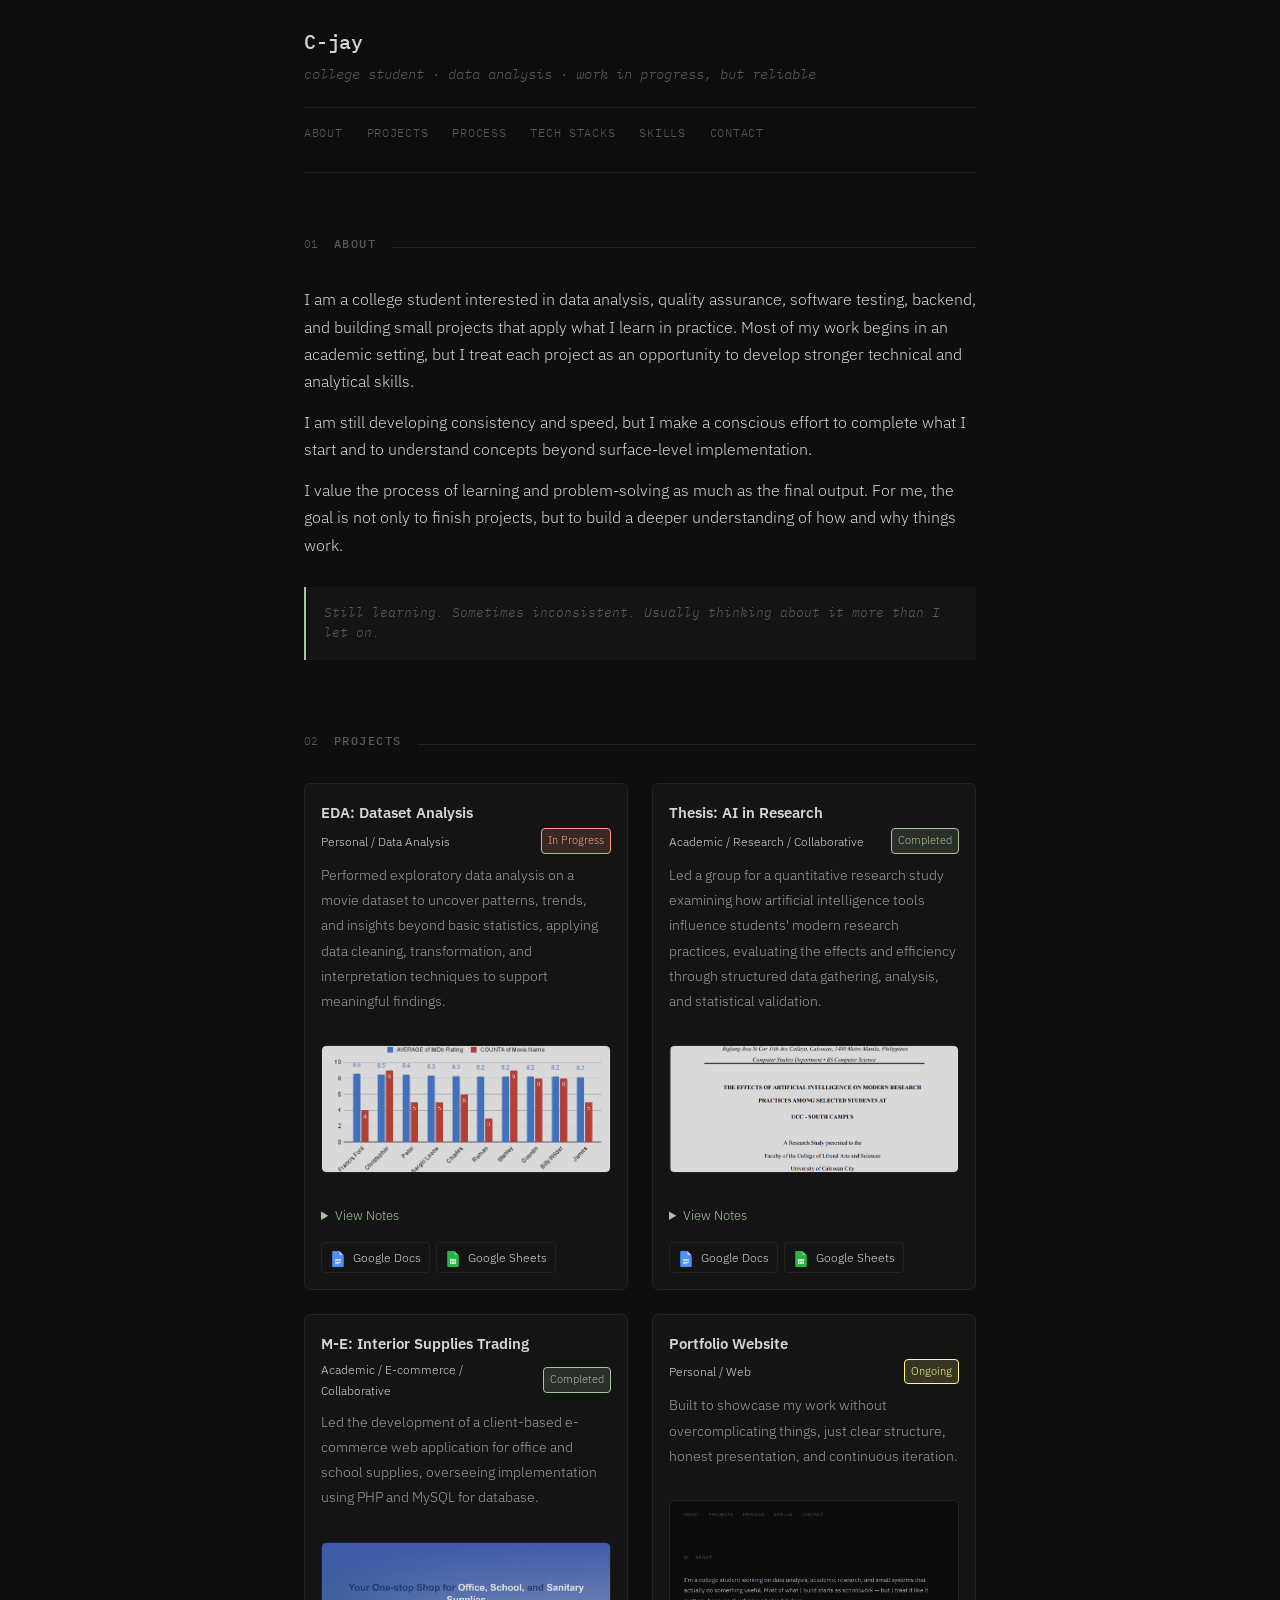
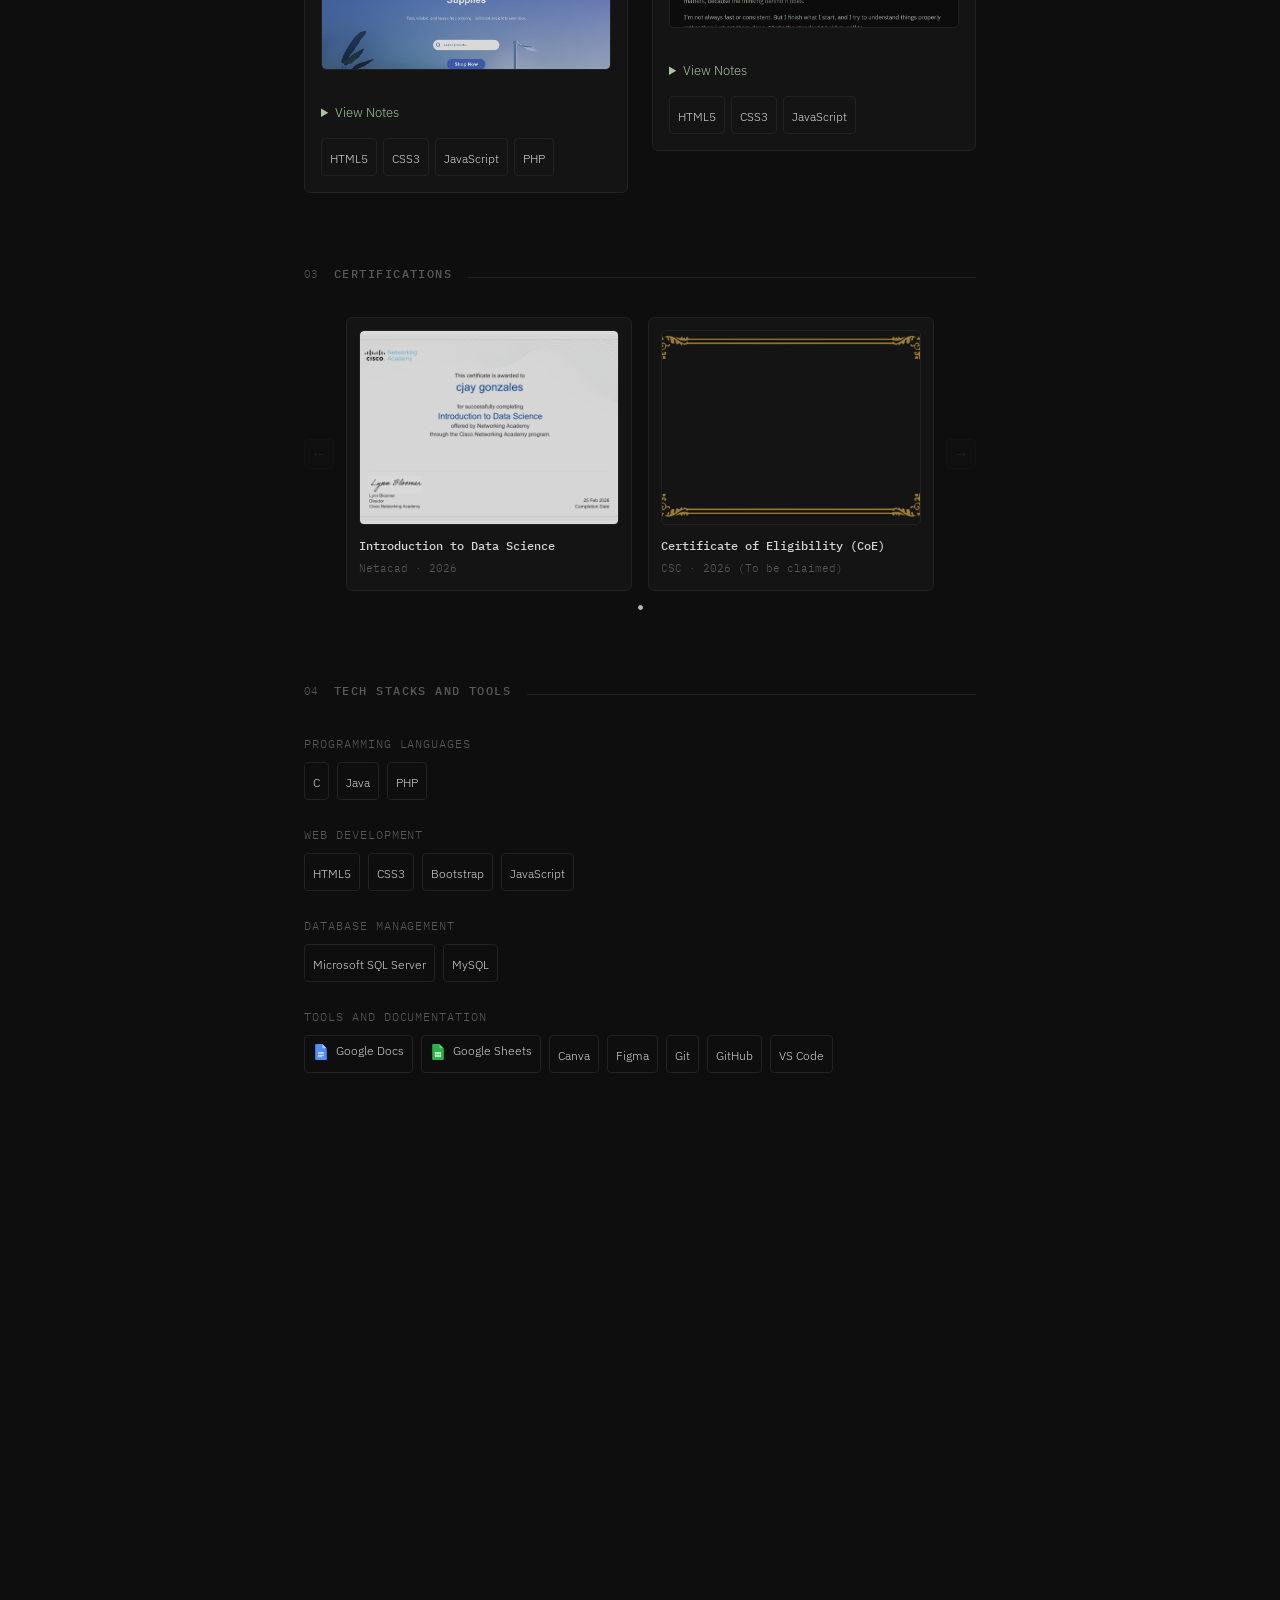
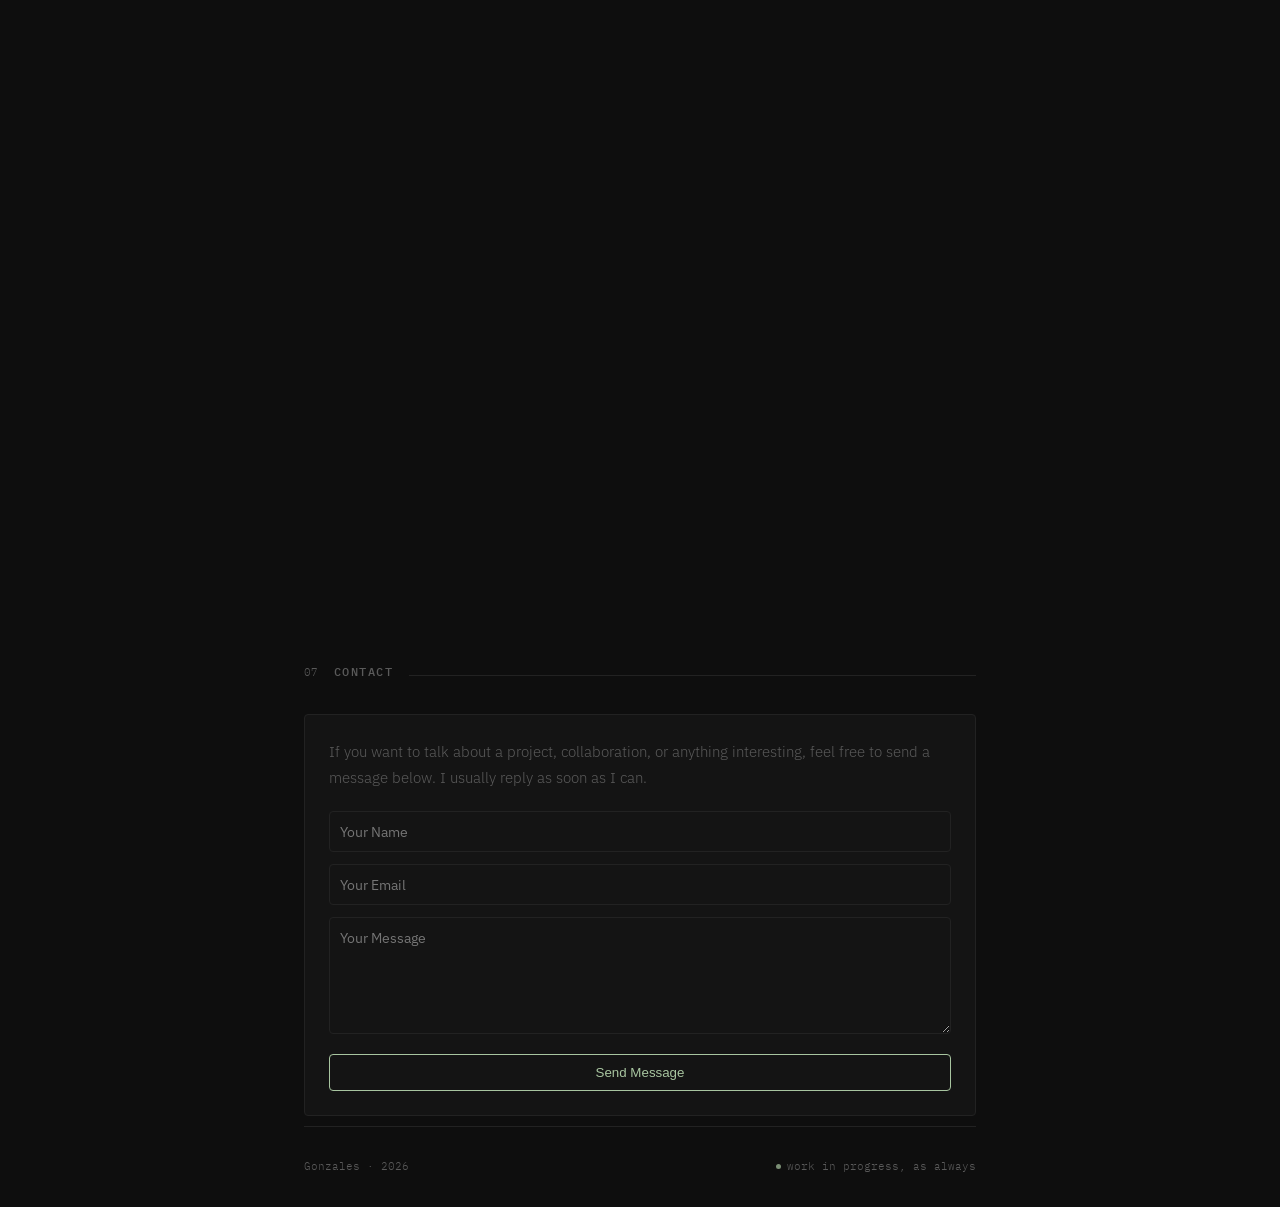
==== index.html @ eb01862f "added certificate section, fixed nav scroll, renamed the main html" ====
<!DOCTYPE html>
  <html lang="en">
  <head>
  <meta charset="UTF-8">
  <meta name="viewport" content="width=device-width, initial-scale=1.0">
  <title>C-jay — Portfolio</title>
  <link href="https://fonts.googleapis.com/css2?family=IBM+Plex+Mono:ital,wght@0,400;0,500;1,400&family=IBM+Plex+Sans:wght@300;400;500&display=swap" rel="stylesheet">
  <link rel="stylesheet" href="https://cdn.jsdelivr.net/gh/devicons/devicon@latest/devicon.min.css">
  <link rel="stylesheet" href="lol.css">
  </head>
  <body>

  <!-- HEADER -->
  <header class="site-header">
    <div class="header-top">
      <div class="header-left">
        <div class="name">C-jay</div>
        <div class="tagline">college student · data analysis · work in progress, but reliable</div>
      </div>
      <button class="hamburger" aria-label="Toggle menu">☰</button>
    </div>
    
    <nav>
      <a href="#about">About</a>
      <a href="#projects">Projects</a>
      <a href="#process">Process</a>
      <a href="#tech">Tech Stacks</a>
      <a href="#skills">Skills</a>
      <a href="#contact">Contact</a>
    </nav>
  </header>

  <!-- ABOUT -->
  <section class="section reveal" id="about">
    <div class="section-header">
      <span class="section-num">01</span>
      <span class="section-title">About</span>
      <div class="section-line"></div>
    </div>
    <div class="about-body">
      <p>
        I am a college student interested in data analysis, quality assurance, software testing, backend, and building small projects that apply what I learn in practice. Most of my work begins in an academic setting, but I treat each project as an opportunity to develop stronger technical and analytical skills.
      </p>
      <p>I am still developing consistency and speed, but I make a conscious effort to complete what I start and to understand concepts beyond surface-level implementation.</p>
      <p>I value the process of learning and problem-solving as much as the final output. For me, the goal is not only to finish projects, but to build a deeper understanding of how and why things work.</p>
      <div class="about-note">Still learning. Sometimes inconsistent. Usually thinking about it more than I let on.</div>
    </div>
  </section>

  <!-- PROJECTS -->

  <!-- PROJECTS SECTION (FULLY UPDATED) -->

<section class="section reveal" id="projects">
  <div class="section-header">
    <span class="section-num">02</span>
    <span class="section-title">Projects</span>
    <div class="section-line"></div>
  </div>

  <div class="projects-grid">
    <div class="project-card">
      <div class="project-meta">
        <span class="project-title">EDA: Dataset Analysis</span>
          <div class="project-submeta">
            <span class="project-type">Personal / Data Analysis</span>
            <span class="project-status status-in-progress">In Progress</span>
          </div>
      </div>
      <p class="project-summary">
        Performed exploratory data analysis on a movie dataset to uncover patterns, trends, and insights beyond basic statistics, applying data cleaning, transformation, and interpretation techniques to support meaningful findings.
      </p>
      <div class="img-card">
        <img src="assets/Top 10 Directors with high movie rating.png" alt="EDA graph">
      </div>
      <details class="project-notes">
        <summary>View Notes</summary>
        <div class="note-line">Realized early that cleaning the data was half the actual project.</div>
        <div class="note-line">Had to unlearn the habit of treating outputs as conclusions.</div>
        <div class="note-line">Interpretation required more thought than computation.</div>
      </details>
      <div class="project-stack">
        <span class="tech-item"> <img src="assets/docs.png" alt="Google Docs" class="img-icon"> Google Docs</span>
        <span class="tech-item"> <img src="assets/sheets.png" alt="Google Sheets" class="img-icon"> Google Sheets</span>
      </div>
    </div>

    <div class="project-card" data-url="https://docs.google.com/document/d/19k2Soj9Q7Mtbcp1ZkGW325tvNjFwXC9dKg0vHY9W2Qc/edit?usp=sharing">
      <div class="project-meta">
        <span class="project-title">Thesis: AI in Research</span>
          <div class="project-submeta">
            <span class="project-type">Academic / Research / Collaborative</span>
            <span class="project-status status-completed">Completed</span>
          </div>
      </div>
      <p class="project-summary">
        Led a group for a quantitative research study examining how artificial intelligence tools influence students' modern research practices, evaluating the effects and efficiency through structured data gathering, analysis, and statistical validation. 
      </p>
      <div class="img-card">
        <img src="assets/ai on modern research.png" alt="Thesis preview">
      </div>
      <details class="project-notes">
        <summary>View Notes</summary>
        <div class="note-line">Data interpretation mattered more than raw results.</div>
        <div class="note-line">Statistical treatment required careful validation.</div>
        <div class="note-line">Collaboration with peers enhanced the quality of the research.</div>
      </details>
      <div class="project-stack">
        <span class="tech-item"> <img src="assets/docs.png" alt="Google Docs" class="img-icon"> Google Docs</span>
        <span class="tech-item"> <img src="assets/sheets.png" alt="Google Sheets" class="img-icon"> Google Sheets</span>
      </div>
    </div>

          <div class="project-card" data-url="https://m-e.bscs3b.com/pages/index.php">

            <div class="project-meta">
              <span class="project-title">M-E: Interior Supplies Trading</span>
              <div class="project-submeta">
                <span class="project-type">Academic / E-commerce / Collaborative</span>
                <span class="project-status status-completed">Completed</span>
              </div>
            </div>

            <p class="project-summary">
              Led the development of a client-based e-commerce web application for office and school supplies, overseeing implementation using PHP and MySQL for database.
            </p>

            <div class="img-card">
              <img src="assets/m-e.png" alt="M-E preview">
            </div>

            <details class="project-notes">
              <summary>View Notes</summary>
              <div class="note-line">Security was a major concern during development.</div>
              <div class="note-line">Leading a team of developers is hard while managing deadlines.</div>
              <div class="note-line">Having an active member in the team was crucial for project success.</div>
            </details>

            <div class="project-stack">
              <span class="tech-item"><i class="devicon-html5-plain colored"></i> HTML5</span>
              <span class="tech-item"><i class="devicon-css3-plain colored"></i> CSS3</span>
              <span class="tech-item"><i class="devicon-javascript-plain colored"></i> JavaScript</span>
              <span class="tech-item"><i class="devicon-php-plain colored"></i> PHP</span>
            </div>

          </div>

    <div class="project-card">
        <div class="project-meta">
          <span class="project-title">Portfolio Website</span>
          <div class="project-submeta">
            <span class="project-type">Personal / Web</span>
            <span class="project-status status-ongoing">Ongoing</span>
          </div>
        </div>
          <p class="project-summary">
            Built to showcase my work without overcomplicating things, just clear structure, honest presentation, and continuous iteration.
          </p>
        <div class="img-card">
          <img src="assets/pfolio.png" alt="Portfolio preview">
        </div>
        <details class="project-notes">
          <summary>View Notes</summary>
          <div class="note-line">Designed based on what resonates my personality.</div>
          <div class="note-line">Iterating layout based on usability.</div>
        </details>
        <div class="project-stack">
            <span class="tech-item"><i class="devicon-html5-plain colored"></i> HTML5</span>
            <span class="tech-item"><i class="devicon-css3-plain colored"></i> CSS3</span>
            <span class="tech-item"><i class="devicon-javascript-plain colored"></i> JavaScript</span>
        </div>
    </div>

  </div> 
</section>

<!-- CERTIFICATIONS -->
<section class="section reveal" id="certifications">
  <div class="section-header">
    <span class="section-num">03</span>
    <span class="section-title">Certifications</span>
    <div class="section-line"></div>
  </div>

  <div class="cert-carousel-wrapper">
    <button class="cert-arrow cert-arrow-left" aria-label="Previous">&#8592;</button>

    <div class="cert-track-container">
      <div class="cert-track">

        <!-- CERT CARD 1 -->
        <div class="cert-card">
          <div class="img-card" data-caption="Introduction to Data Science">
            <img src="assets/Intro to Data Science Certificate.png" alt="Introduction to Data Science">
          </div>
          <div class="cert-info">
            <span class="cert-title">Introduction to Data Science</span>
            <span class="cert-issuer">Netacad · 2026</span>
          </div>
        </div>

        <!-- CERT CARD 2 -->
        <div class="cert-card">
          <div class="img-card" data-caption="Certificate of Eligibility (CoE)">
            <img src="assets/coming soon.png" alt="Certificate of Eligibility (CoE)">
          </div>
          <div class="cert-info">
            <span class="cert-title">Certificate of Eligibility (CoE)</span>
            <span class="cert-issuer">CSC · 2026 (To be claimed)</span>
          </div>
        </div>
        <!-- Add more cert cards as needed -->

      </div>
    </div>

        <button class="cert-arrow cert-arrow-right" aria-label="Next">&#8594;</button>
      </div>

      <div class="cert-dots"></div>
    </section>

    <section class="section reveal" id="tech">
    <div class="section-header">
      <span class="section-num">04</span>
      <span class="section-title">Tech Stacks and Tools</span>
      <div class="section-line"></div>
    </div>

    <div class="tech-groups">
      <!-- Programming Languages -->
      <div class="tech-group">
        <div class="tech-label">Programming Languages</div>
        <div class="tech-items">
          <span class="tech-item"><i class="devicon-c-plain colored"></i> C</span>
          <span class="tech-item"><i class="devicon-java-plain colored"></i> Java</span>
          <span class="tech-item"><i class="devicon-php-plain colored"></i> PHP</span>
        </div>
      </div>
      <!-- Web Dev -->
      <div class="tech-group">
        <div class="tech-label">Web Development</div>
        <div class="tech-items">
          <span class="tech-item"><i class="devicon-html5-plain colored"></i> HTML5</span>
          <span class="tech-item"><i class="devicon-css3-plain colored"></i> CSS3</span>
          <span class="tech-item"><i class="devicon-bootstrap-plain colored"></i> Bootstrap</span>
          <span class="tech-item"><i class="devicon-javascript-plain colored"></i> JavaScript</span>
        </div>
      </div>

      <!-- Database Management  -->
      <div class="tech-group">
        <div class="tech-label">Database Management</div>
        <div class="tech-items">
          <span class="tech-item"><i class="devicon-microsoftsqlserver-plain colored"></i> Microsoft SQL Server</span>
          <span class="tech-item"><i class="devicon-mysql-plain colored"></i> MySQL</span>
        </div>
      </div>

      <!-- TOOLS and Documentation-->
      <div class="tech-group">
        <div class="tech-label">Tools and Documentation</div>
        <div class="tech-items">
          <span class="tech-item"> <img src="assets/docs.png" alt="Google Docs" class="img-icon"> Google Docs</span>
          <span class="tech-item"> <img src="assets/sheets.png" alt="Google Sheets" class="img-icon"> Google Sheets</span>
          <span class="tech-item"> <i class="devicon-canva-original colored"></i> Canva</span>
          <span class="tech-item"> <i class="devicon-figma-plain colored"></i> Figma</span>
          <span class="tech-item"><i class="devicon-git-plain colored"></i> Git</span>
          <span class="tech-item"><i class="devicon-github-original"></i> GitHub</span>
          <span class="tech-item"><i class="devicon-vscode-plain colored"></i> VS Code</span>
        </div>
      </div>

    </div>
  </section>

  <!-- PROCESS -->
  <section class="section reveal" id="process">
    <div class="section-header">
      <span class="section-num">05</span>
      <span class="section-title">Process</span>
      <div class="section-line"></div>
    </div>

    <div class="log-entry">
      <div class="log-dot-col"><div class="log-dot"></div><div class="log-line"></div></div>
      <div class="log-content">
        <div class="log-entry-label">On getting started</div>
        <div class="log-entry-text">I usually overthink the beginning. But once I start, momentum builds — so I've learned to just open the file and do something, even if it's wrong. Course-correcting is easier than starting from scratch.</div>
      </div>
    </div>

    <div class="log-entry">
      <div class="log-dot-col"><div class="log-dot"></div><div class="log-line"></div></div>
      <div class="log-content">
        <div class="log-entry-label">On losing motivation</div>
        <div class="log-entry-text">It happens. I've stopped treating it like a character flaw. The better question is: what's the smallest possible thing I can do today to keep it moving? Usually that's enough.</div>
      </div>
    </div>

    <div class="log-entry">
      <div class="log-dot-col"><div class="log-dot"></div><div class="log-line"></div></div>
      <div class="log-content">
        <div class="log-entry-label">On quality vs. done</div>
        <div class="log-entry-text">I'd rather submit something honest and slightly rough than something polished that I don't fully understand. That said — I don't use "progress over perfection" as an excuse to be lazy. There's a difference.</div>
      </div>
    </div>

    <div class="log-entry">
      <div class="log-dot-col"><div class="log-dot"></div><div class="log-line"></div></div>
      <div class="log-content">
        <div class="log-entry-label">On presenting work</div>
        <div class="log-entry-text">I try to show the thinking, not just the output. A chart without context is just a picture. I'm still learning how to explain my reasoning clearly — but I know that's where the actual value is.</div>
      </div>
    </div>

    <div class="log-entry">
      <div class="log-dot-col"><div class="log-dot"></div></div>
      <div class="log-content">
        <div class="log-entry-label">Where I'm at now</div>
        <div class="log-entry-text">Building more, documenting better, getting comfortable with not knowing everything. Still early. That's fine.</div>
      </div>
    </div>
  </section>

  <!-- SKILLS -->
  <section class="section reveal" id="skills">
    <div class="section-header">
      <span class="section-num">06</span>
      <span class="section-title">Skills</span>
      <div class="section-line"></div>
    </div>

    <table class="skills-table">
      <tbody>
        <tr>
          <td class="skill-cat-cell">Data</td>
          <td class="skill-items-cell">
            Exploratory Data Analysis, data cleaning, visualization, basic statistics
            <span class="skill-honest">Comfortable here. Still developing statistical depth.</span>
          </td>
        </tr>
        <tr>
          <td class="skill-cat-cell">Research</td>
          <td class="skill-items-cell">
            Academic writing, survey design, qualitative &amp; quantitative methods, synthesis
            <span class="skill-honest">This is probably my strongest area. I take it seriously.</span>
          </td>
        </tr>
        <tr>
          <td class="skill-cat-cell">Programming</td>
          <td class="skill-items-cell">
            Python (pandas, matplotlib, Jupyter), HTML, CSS, JavaScript, basic PHP
            <span class="skill-honest">Python for data work. Web for personal projects. Not a developer — but I can build things.</span>
          </td>
        </tr>
        <tr>
          <td class="skill-cat-cell">Thinking</td>
          <td class="skill-items-cell">
            Problem framing, pattern recognition, critical reading, slow but careful analysis
            <span class="skill-honest">This is the one I care most about improving.</span>
          </td>
        </tr>
        <tr>
          <td class="skill-cat-cell">Learning</td>
          <td class="skill-items-cell">
            Self-directed, documentation-first, learn-by-doing with occasional rabbit holes
            <span class="skill-honest">Sometimes slow. Usually thorough.</span>
          </td>
        </tr>
      </tbody>
    </table>
  </section>

  <!-- CONTACT -->
  <!-- <section class="section reveal" id="contact">
    <div class="section-header">
      <span class="section-num">07</span>
      <span class="section-title">Contact</span>
      <div class="section-line"></div>
    </div>
    <div class="contact-block">
      <p>If you want to talk about a project, a collaboration, or just something interesting — reach out. I'm not always fast to reply, but I do reply.</p>
      <div class="contact-links">
        <div class="contact-row">
          <span class="contact-key">Email</span>
          <a href="mailto:gonzalescjay.1006@gmail.com" class="contact-val">gonzalescjay.1006@gmail.com</a>
        </div>
        <div class="contact-row">
          <span class="contact-key">GitHub</span>
          <a href="https://github.com/Hopeless-Student" target="_blank" class="contact-val">Hopeless-Student</a>
        </div>
        <div class="contact-row">
          <span class="contact-key">LinkedIn</span>
          <a href="https://www.linkedin.com/in/c-jay-gonzales-91549923b" target="_blank" class="contact-val">C-jay Gonzales</a>
        </div>
      </div>
    </div>
  </section> -->

    <div class="section-reveal" id="contact" >
      <div class="section-header">
        <span class="section-num">07</span>
        <span class="section-title">Contact</span>
        <div class="section-line"></div>
      </div>
      
        <div class="contact-block">
          <p>If you want to talk about a project, collaboration, or anything interesting, feel free to send a message below. I usually reply as soon as I can.</p>

          <form action="https://formspree.io/f/meepbdzv" method="POST" class="contact-form">

          <div class="form-row">
            <input type="text" name="name" placeholder="Your Name" required>
          </div>

          <div class="form-row">
            <input type="email" name="email" placeholder="Your Email" required>
          </div>

          <div class="form-row">
            <textarea name="message" placeholder="Your Message" rows="5" required></textarea>
          </div>

          <!-- optional: subject line -->
          <input type="hidden" name="_subject" value="New Portfolio Message">

          <button type="submit">Send Message</button>
        </form>
      </div>

    </div>
      

  <!-- FOOTER -->
  <footer class="site-footer">
    <span class="footer-note">Gonzales · 2026</span>
    <span class="footer-wip"><span class="wip-dot"></span> work in progress, as always</span>
  </footer>

  <!-- IMAGE MODAL -->
  <div class="modal-backdrop" id="imgModal" role="dialog" aria-modal="true" aria-label="Image preview">
    <div class="modal-img-wrap" id="modalWrap">
      <div class="modal-bar">
        <span class="modal-caption-top" id="modalCaption"></span>
        <button class="modal-close" id="modalClose">close ×</button>
      </div>
      <img id="modalImg" src="" alt="Full size preview">
    </div>
  </div>
  <script src="lol.js"></script>
  </body>
  </html>
---- lol.css ----
:root {
    --bg:      #0e0e0e;
    --surface: #141414;
    --border:  #222;
    --border2: #1c1c1c;
    --text:    #d6d6d6;
    --bg2:    #a5c7ff;
    --muted:   #5a5a5a;
    --faint:   #2a2a2a;
    --accent:  #a8c5a0;
    --mono:    'IBM Plex Mono', monospace;
    --sans:    'IBM Plex Sans', sans-serif;
  }

  *, *::before, *::after { box-sizing: border-box; margin: 0; padding: 0; }
  html { scroll-behavior: smooth; }

  body {
    font-family: var(--sans);
    font-weight: 300;
    background: var(--bg);
    color: var(--text);
    font-size: 15px;
    line-height: 1.75;
    max-width: 720px;
    margin: 0 auto;
    padding: 0 24px;
  }

  a { color: inherit; text-decoration: none; }

  /* ── HEADER ── */
  .site-header {
    position: sticky;
    top: 0;
    z-index: 1000;
    background: rgba(14, 14, 14, 0.8); /* Semi-transparent bg */
    backdrop-filter: blur(12px); /* Glass effect */
    -webkit-backdrop-filter: blur(12px);
    padding: 24px 0;
    border-bottom: 1px solid var(--border);
    margin-bottom: 60px;
    display: flex;
    flex-direction: column;
    gap: 20px;
    animation: appear 0.5s ease both;
  }

    .header-top {
    display: flex;
    justify-content: space-between;
    align-items: flex-end;
  }

  .name {
    font-family: var(--mono);
    font-size: 1.25rem;
    font-weight: 500;
    color: var(--text);
    letter-spacing: -0.01em;
  }

  .tagline {
    font-size: 0.85rem;
    color: var(--muted);
    margin-top: 4px;
    font-family: var(--mono);
    font-style: italic;
  }

  nav { 
    display: flex;
    gap: 24px;
    padding-top: 10px;
    border-top: 1px solid var(--border2);
  }

  .hamburger { display: none; }

  nav a {
    font-family: var(--mono);
    font-size: 0.75rem;
    color: var(--muted);
    letter-spacing: 0.06em;
    text-transform: uppercase;
    transition: all 0.2s ease;
    padding: 4px 0;
    border-bottom: 1px solid transparent;
  }
  nav a:hover {
    color: var(--text);
  }

  nav a.active {
    color: var(--accent);
    border-bottom-color: var(--accent);
  }

  /* ── SECTIONS ── */
  .section { padding: 0 0 70px; scroll-margin-top: 180px;}

  .section-header {
    display: flex;
    align-items: baseline;
    gap: 16px;
    margin-bottom: 32px;
  }

  .section-num { font-family: var(--mono); font-size: 0.7rem; color: var(--muted); flex-shrink: 0; }

  .section-title {
    font-family: var(--mono);
    font-size: 0.75rem;
    font-weight: 500;
    letter-spacing: 0.12em;
    text-transform: uppercase;
    color: var(--muted);
  }

  .section-line { flex: 1; height: 1px; background: var(--border); }

  /* ── ABOUT ── */
  .about-body p { color: var(--text); margin-bottom: 14px; font-weight: 300; font-size: 0.97rem; }
  .about-body p:last-child { margin-bottom: 0; }

  .about-note {
    margin-top: 28px;
    padding: 16px 18px;
    border-left: 2px solid var(--accent);
    background: var(--surface);
    font-family: var(--mono);
    font-size: 0.8rem;
    color: var(--muted);
    font-style: italic;
    line-height: 1.6;
  }

  /* ── PROJECT ITEM ── */

  .project-card:hover {
  border-color: var(--muted);
  transform: translateY(-2px);
}

.project-meta {
  display: flex;
  flex-direction: column;
  gap: 2px;
}

.project-submeta {
  display: flex;
  align-items: center;
  gap: 8px;
  justify-content: space-between;
}
.project-title {
  font-weight: 600;
}

.project-type {
  font-size: 0.75rem;
  color: var(--text);
}
.project-status {
  font-size: 0.7rem;
  color: var(--accent);
  border: 1px solid var(--accent);
  border-radius: 4px;
  padding: 2px 6px;
  white-space: nowrap;
}
.status-in-progress { color: #FF9D8A; border-color: #FF9D8A; background-color: rgba(255, 157, 138, 0.15); }
.status-completed { color: #A8C5A0; border-color: #A8C5A0; background-color: rgba(168, 197, 160, 0.15); }
.status-ongoing { color: #FFF882; border-color: #FFF882; background-color: rgba(255, 248, 130, 0.15); }

.project-summary {
  font-size: 0.9rem;
  opacity: 0.8;
}

.img-card img {
  width: 100%;
  height: auto;
  aspect-ratio: 16 / 9;
  object-fit: cover;
  border-radius: 4px;
}

.project-notes summary {
  cursor: pointer;
  font-size: 0.8rem;
  color: var(--accent);
}

.note-line {
  font-size: 0.8rem;
  opacity: 0.8;
  margin-top: 4px;
}

.project-stack {
  display: flex;
  flex-wrap: wrap;
  gap: 6px;
  margin-top: 6px;
}

.stack-tag {
  font-size: 0.7rem;
  border: 1px solid var(--border);
  padding: 2px 6px;
  border-radius: 4px;
}

.project-card {
  border: 1px solid var(--border);
  border-radius: 6px;
  background: var(--surface);
  padding: 16px;
  display: flex;
  flex-direction: column;
  transition: border-color 0.2s, transform 0.2s;
}

.project-summary {
  opacity: 0.7;
  margin: 0.5rem 0 1rem;
}

/* --- PROJECTS GRID --- */
.projects-grid {
  display: grid;
  grid-template-columns: repeat(2, 1fr); /* Creates two equal columns */
  gap: 24px; /* Space between cards */
  margin-top: 32px;
  align-items: start;
}

  /* ── IMAGE CARD ── */
  .img-card {
    position: relative;
    margin: 16px 0 18px;
    border: 1px solid var(--border);
    border-radius: 5px;
    overflow: hidden;
    cursor: zoom-in;
    background: var(--surface);
    display: block;
  }

  .img-card img {
    width: 100%;
    display: block;
    aspect-ratio: 16 / 7;
    object-fit: cover;
    filter: brightness(0.85) saturate(0.8);
    transition: transform 0.45s cubic-bezier(0.25,0.46,0.45,0.94),
                filter 0.45s ease;
  }

  .img-card:hover img {
    transform: scale(1.04);
    filter: brightness(0.95) saturate(1);
  }

  .img-card-overlay {
    position: absolute;
    inset: 0;
    display: flex;
    align-items: center;
    justify-content: center;
    pointer-events: none;
    transition: background 0.3s;
  }

  .img-card:hover .img-card-overlay { background: rgba(0,0,0,0.15); }

  .img-zoom-hint {
    font-family: var(--mono);
    font-size: 0.66rem;
    letter-spacing: 0.1em;
    color: rgba(255,255,255,0.85);
    background: rgba(0,0,0,0.52);
    padding: 4px 11px;
    border-radius: 3px;
    opacity: 0;
    transform: translateY(5px);
    transition: opacity 0.25s ease, transform 0.25s ease;
  }

  .img-card:hover .img-zoom-hint {
    opacity: 1;
    transform: translateY(0);
  }

  /* ── EXPANDABLE NOTES ── */
  .project-notes { margin-top: 14px; }

  .notes-toggle {
    display: inline-flex;
    align-items: center;
    gap: 8px;
    font-family: var(--mono);
    font-size: 0.7rem;
    color: var(--muted);
    letter-spacing: 0.1em;
    text-transform: uppercase;
    cursor: pointer;
    background: none;
    border: none;
    padding: 0;
    user-select: none;
    transition: color 0.2s;
  }

  .notes-toggle:hover { color: var(--text); }

  .toggle-icon {
    display: inline-flex;
    align-items: center;
    justify-content: center;
    width: 15px;
    height: 15px;
    border: 1px solid var(--faint);
    border-radius: 2px;
    font-size: 0.75rem;
    line-height: 1;
    color: var(--muted);
    flex-shrink: 0;
    transition: border-color 0.2s, color 0.2s, transform 0.28s ease;
  }

  .notes-toggle[aria-expanded="true"] .toggle-icon {
    border-color: var(--accent);
    color: var(--accent);
    transform: rotate(45deg);
  }

  /* CSS grid trick for smooth height animation without JS height measuring */
  .notes-body {
    display: grid;
    grid-template-rows: 0fr;
    transition: grid-template-rows 0.38s cubic-bezier(0.25,0.46,0.45,0.94),
                margin-top 0.38s ease;
    margin-top: 0;
  }

  .notes-body.open {
    grid-template-rows: 1fr;
    margin-top: 10px;
  }

  .notes-inner { overflow: hidden; }

  .note-line {
    font-size: 0.84rem;
    color: var(--muted);
    padding: 5px 0 5px 12px;
    border-left: 1px solid var(--faint);
    margin-bottom: 4px;
    transition: color 0.2s, border-color 0.2s;
  }

  .note-line:last-child { margin-bottom: 2px; }
  .note-line:hover { color: var(--text); border-left-color: var(--accent); }

  .project-stack { display: flex; flex-wrap: wrap; gap: 6px; margin-top: 14px; }

  .stack-tag {
    font-family: var(--mono);
    font-size: 0.68rem;
    color: var(--muted);
    background: var(--surface);
    border: 1px solid var(--border);
    padding: 2px 9px;
    border-radius: 3px;
    transition: color 0.2s, border-color 0.2s;
  }

  .stack-tag:hover { color: var(--text); border-color: var(--muted); }

  /* ── IMAGE MODAL ── */
  .modal-backdrop {
    position: fixed;
    inset: 0;
    z-index: 9000;
    background: rgba(0,0,0,0.93);
    display: flex;
    align-items: center;
    justify-content: center;
    padding: 24px;
    opacity: 0;
    pointer-events: none;
    transition: opacity 0.25s ease;
    cursor: zoom-out;
  }

  .modal-backdrop.active {
    opacity: 1;
    pointer-events: all;
  }

  .modal-img-wrap {
    position: relative;
    max-width: min(90vw, 1000px);
    transform: scale(0.93);
    transition: transform 0.3s cubic-bezier(0.25,0.46,0.45,0.94);
    cursor: default;
  }

  .modal-backdrop.active .modal-img-wrap { transform: scale(1); }

  .modal-img-wrap img {
    display: block;
    max-width: 100%;
    max-height: 82vh;
    width: auto;
    height: auto;
    border-radius: 4px;
    border: 1px solid var(--border);
    box-shadow: 0 40px 80px rgba(0,0,0,0.75);
  }

  .modal-bar {
    position: absolute;
    top: -34px;
    left: 0;
    right: 0;
    display: flex;
    justify-content: space-between;
    align-items: center;
  }

  .modal-caption-top {
    font-family: var(--mono);
    font-size: 0.68rem;
    color: var(--muted);
    letter-spacing: 0.04em;
  }

  .modal-close {
    font-family: var(--mono);
    font-size: 0.68rem;
    color: var(--muted);
    letter-spacing: 0.1em;
    cursor: pointer;
    background: none;
    border: none;
    padding: 0;
    transition: color 0.2s;
    display: flex;
    align-items: center;
    gap: 5px;
  }

  .modal-close:hover { color: var(--text); }
 /* ── CERTIFICATIONS CAROUSEL ── */
.cert-carousel-wrapper {
  position: relative;
  display: flex;
  align-items: center;
  gap: 12px;
}

.cert-track-container {
  overflow: hidden;
  flex: 1;
}

.cert-track {
  display: flex;
  gap: 16px;
  transition: transform 0.45s cubic-bezier(0.25, 0.46, 0.45, 0.94);
  will-change: transform;
}

.cert-card {
  flex: 0 0 calc(50% - 8px); /* 2 cards visible at once */
  display: flex;
  flex-direction: column;
  gap: 10px;
  border: 1px solid var(--border);
  border-radius: 6px;
  background: var(--surface);
  padding: 12px;
  transition: border-color 0.2s;
}

.cert-card:hover {
  border-color: var(--muted);
}

.cert-card .img-card {
  margin: 0; /* override project card margin */
  aspect-ratio: 4 / 3;
}

.cert-card .img-card img {
  aspect-ratio: 4 / 3;
}

.cert-info {
  display: flex;
  flex-direction: column;
  gap: 2px;
}

.cert-title {
  font-family: var(--mono);
  font-size: 0.78rem;
  color: var(--text);
  font-weight: 500;
}

.cert-issuer {
  font-family: var(--mono);
  font-size: 0.68rem;
  color: var(--muted);
}

.cert-arrow {
  background: var(--surface);
  border: 1px solid var(--border);
  border-radius: 4px;
  color: var(--muted);
  font-size: 1rem;
  width: 30px;
  height: 30px;
  display: flex;
  align-items: center;
  justify-content: center;
  cursor: pointer;
  flex-shrink: 0;
  transition: color 0.2s, border-color 0.2s;
  align-self: center;
}

.cert-arrow:hover {
  color: var(--text);
  border-color: var(--muted);
}

.cert-arrow:disabled {
  opacity: 0.25;
  cursor: default;
}

.cert-dots {
  display: flex;
  justify-content: center;
  gap: 6px;
  margin-top: 14px;
}

.cert-dot {
  width: 5px;
  height: 5px;
  border-radius: 50%;
  background: var(--faint);
  border: 1px solid var(--muted);
  cursor: pointer;
  transition: background 0.2s, border-color 0.2s;
}

.cert-dot.active {
  background: var(--accent);
  border-color: var(--accent);
}

@media (max-width: 600px) {
    .cert-card {
      flex: 0 0 100%;
    }
  }
 
  /*Tech stack*/
  .tech-groups {
  display: flex;
  flex-direction: column;
  gap: 24px;
}

.tech-group {
  display: flex;
  flex-direction: column;
  gap: 8px;
}

.tech-label {
  font-family: var(--mono);
  font-size: 0.75rem;
  color: var(--muted);
  text-transform: uppercase;
  letter-spacing: 0.08em;
}

.tech-items {
  display: flex;
  flex-wrap: wrap;
  gap: 8px;
  cursor: pointer;
}

.tech-item i {
  font-size: 1rem;
}
.img-icon {
  width: 16px;
  height: 16px;
  vertical-align: middle;
  margin-right: 4px;
}
.tech-item {
  font-size: 0.75rem;
  border: 1px solid var(--border);
  padding: 4px 8px;
  border-radius: 4px;
  transition: border-color 0.2s, color 0.2s;
  cursor: default;
}

.tech-item:hover {
  border-color: var(--accent);
  color: var(--accent);
  transform: scale(1.2);
  transition: transform 0.2s ease-in-out, border-color 0.2s, color 0.2s;
}

  /* ── PROCESS ── */
  .log-entry {
    display: grid;
    grid-template-columns: auto 1fr;
    gap: 0 20px;
    margin-bottom: 20px;
  }

  .log-dot-col { display: flex; flex-direction: column; align-items: center; padding-top: 6px; }

  .log-dot {
    width: 7px; height: 7px;
    border-radius: 50%;
    background: var(--faint);
    border: 1px solid var(--muted);
    flex-shrink: 0;
  }

  .log-line { flex: 1; width: 1px; background: var(--border2); margin-top: 4px; }
  .log-entry:last-child .log-line { display: none; }

  .log-entry-label { font-family: var(--mono); font-size: 0.7rem; color: var(--muted); margin-bottom: 4px; letter-spacing: 0.04em; }
  .log-entry-text { font-size: 0.92rem; color: var(--text); font-weight: 300; line-height: 1.65; }

  /* ── SKILLS ── */
  .skills-table { width: 100%; border-collapse: collapse; }

  .skills-table tr { border-bottom: 1px solid var(--border2); transition: background 0.15s; }
  .skills-table tr:last-child { border-bottom: none; }
  .skills-table tr:hover { background: var(--surface); }

  .skills-table td { padding: 11px 10px; font-size: 0.88rem; vertical-align: top; }

  .skill-cat-cell {
    font-family: var(--mono);
    font-size: 0.68rem;
    color: var(--muted);
    letter-spacing: 0.06em;
    text-transform: uppercase;
    width: 140px;
    padding-top: 13px;
    white-space: nowrap;
  }

  .skill-items-cell { color: var(--text); font-weight: 300; line-height: 1.7; }

  .skill-honest {
    font-family: var(--mono);
    font-size: 0.72rem;
    color: var(--muted);
    font-style: italic;
    display: block;
    margin-top: 2px;
  }

  /* ── CONTACT ── */
  .contact-block {
    padding: 24px;
    background: var(--surface);
    border: 1px solid var(--border);
    border-radius: 4px;
  }

.contact-block p { font-size: 0.92rem; color: var(--muted); margin-bottom: 20px; font-weight: 300; }

.contact-form {
  display: flex;
  flex-direction: column;
  gap: 12px;
  margin-top: 16px;
}

.form-row input,
.form-row textarea {
  width: 100%;
  padding: 10px;
  border: 1px solid var(--border);
  border-radius: 4px;
  background: transparent;
  color: inherit;
  font-family: inherit;
  font-size: 0.9rem;
}

.form-row input:focus,
.form-row textarea:focus {
  outline: none;
  border-color: var(--accent);
}

.contact-form button {
  padding: 10px;
  border: 1px solid var(--accent);
  background: transparent;
  color: var(--accent);
  cursor: pointer;
  transition: 0.2s;
  border-radius: 4px;
}

.contact-form button:hover {
  background: var(--accent);
  color: black;
}

  /* ── FOOTER ── */
  .site-footer {
    border-top: 1px solid var(--border);
    padding: 30px 0;
    display: flex;
    justify-content: space-between;
    align-items: center;
    flex-wrap: wrap;
    gap: 10px;
    margin-top: 10px;
  }

  .footer-note { font-family: var(--mono); font-size: 0.7rem; color: var(--muted); }

  .footer-wip {
    font-family: var(--mono);
    font-size: 0.7rem;
    color: var(--muted);
    display: flex;
    align-items: center;
    gap: 6px;
  }

  .wip-dot {
    width: 5px; height: 5px;
    border-radius: 50%;
    background: var(--accent);
    opacity: 0.7;
    animation: blink 3s ease infinite;
  }

  /* ── ANIMATIONS ── */
  @keyframes appear {
    from { opacity: 0; transform: translateY(10px); }
    to   { opacity: 1; transform: translateY(0); }
  }

  @keyframes blink {
    0%, 100% { opacity: 0.7; }
    50%       { opacity: 0.2; }
  }

  .reveal {
    opacity: 0;
    transform: translateY(12px);
    transition: opacity 0.5s ease, transform 0.5s ease;
  }

  .reveal.in { opacity: 1; transform: translateY(0); }

  /* ── RESPONSIVE ── */
  @media (max-width: 560px) {
    body { font-size: 14px; }
    .site-header {
      padding: 16px 0;
    }
    nav { gap: 14px; }
    .skill-cat-cell { width: 100px; }

    /* Mobile nav */
    nav {
    display: none; /* Hidden by default on mobile */
    flex-direction: column;
    gap: 12px;
    padding: 20px 0 10px;
    border-top: 1px solid var(--border);
  }
    nav.open { display: flex; }
    .hamburger { display: block; background: none; border: 1px solid var(--border); border-radius: 4px; color: var(--muted); font-size: 1.2rem; cursor: pointer; transition: color 0.2s; }
    .hamburger:hover { color: var(--text); }
  }

  /* Responsive: stack cards on mobile */
@media (max-width: 600px) {
  .projects-grid {
    grid-template-columns: 1fr;
  }
}

    @media (max-width: 768px) {
      .projects-grid {
        grid-template-columns: 1fr; /* Switch to single column on smaller screens */
      }
    }
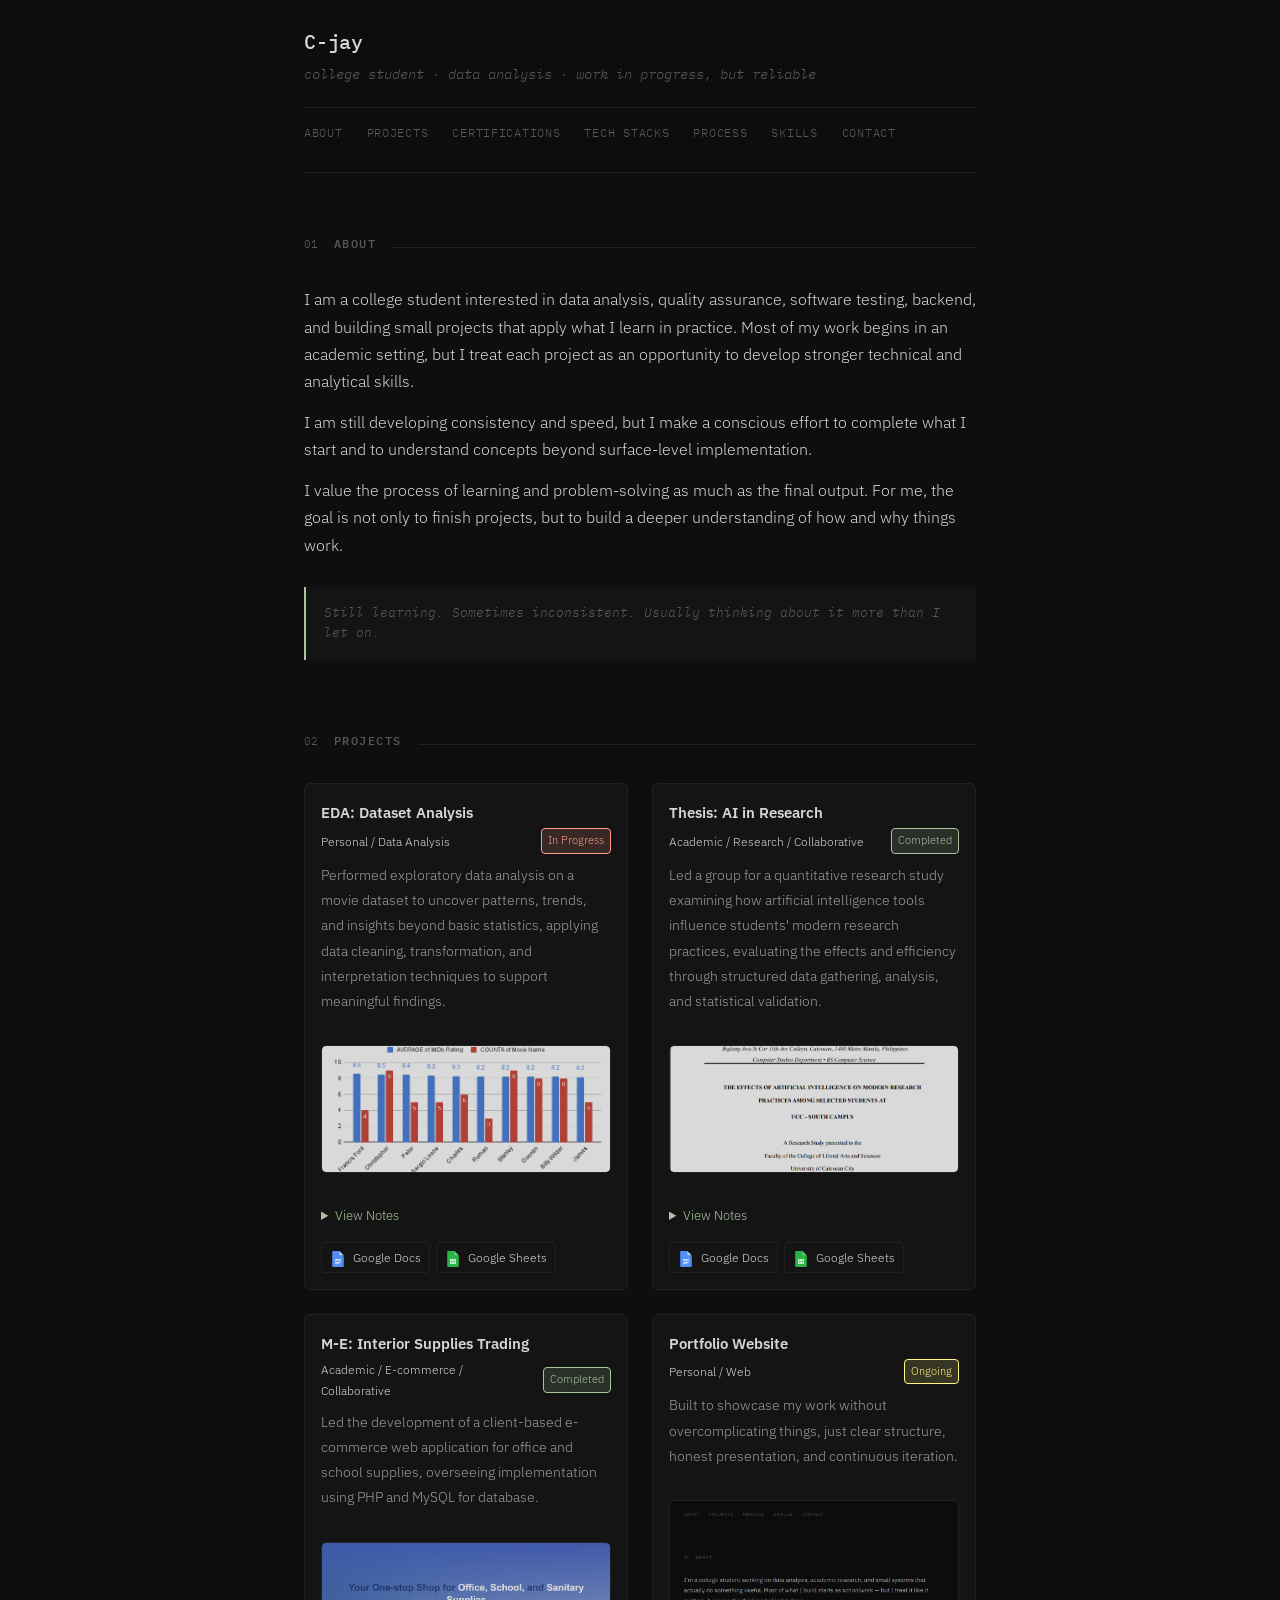
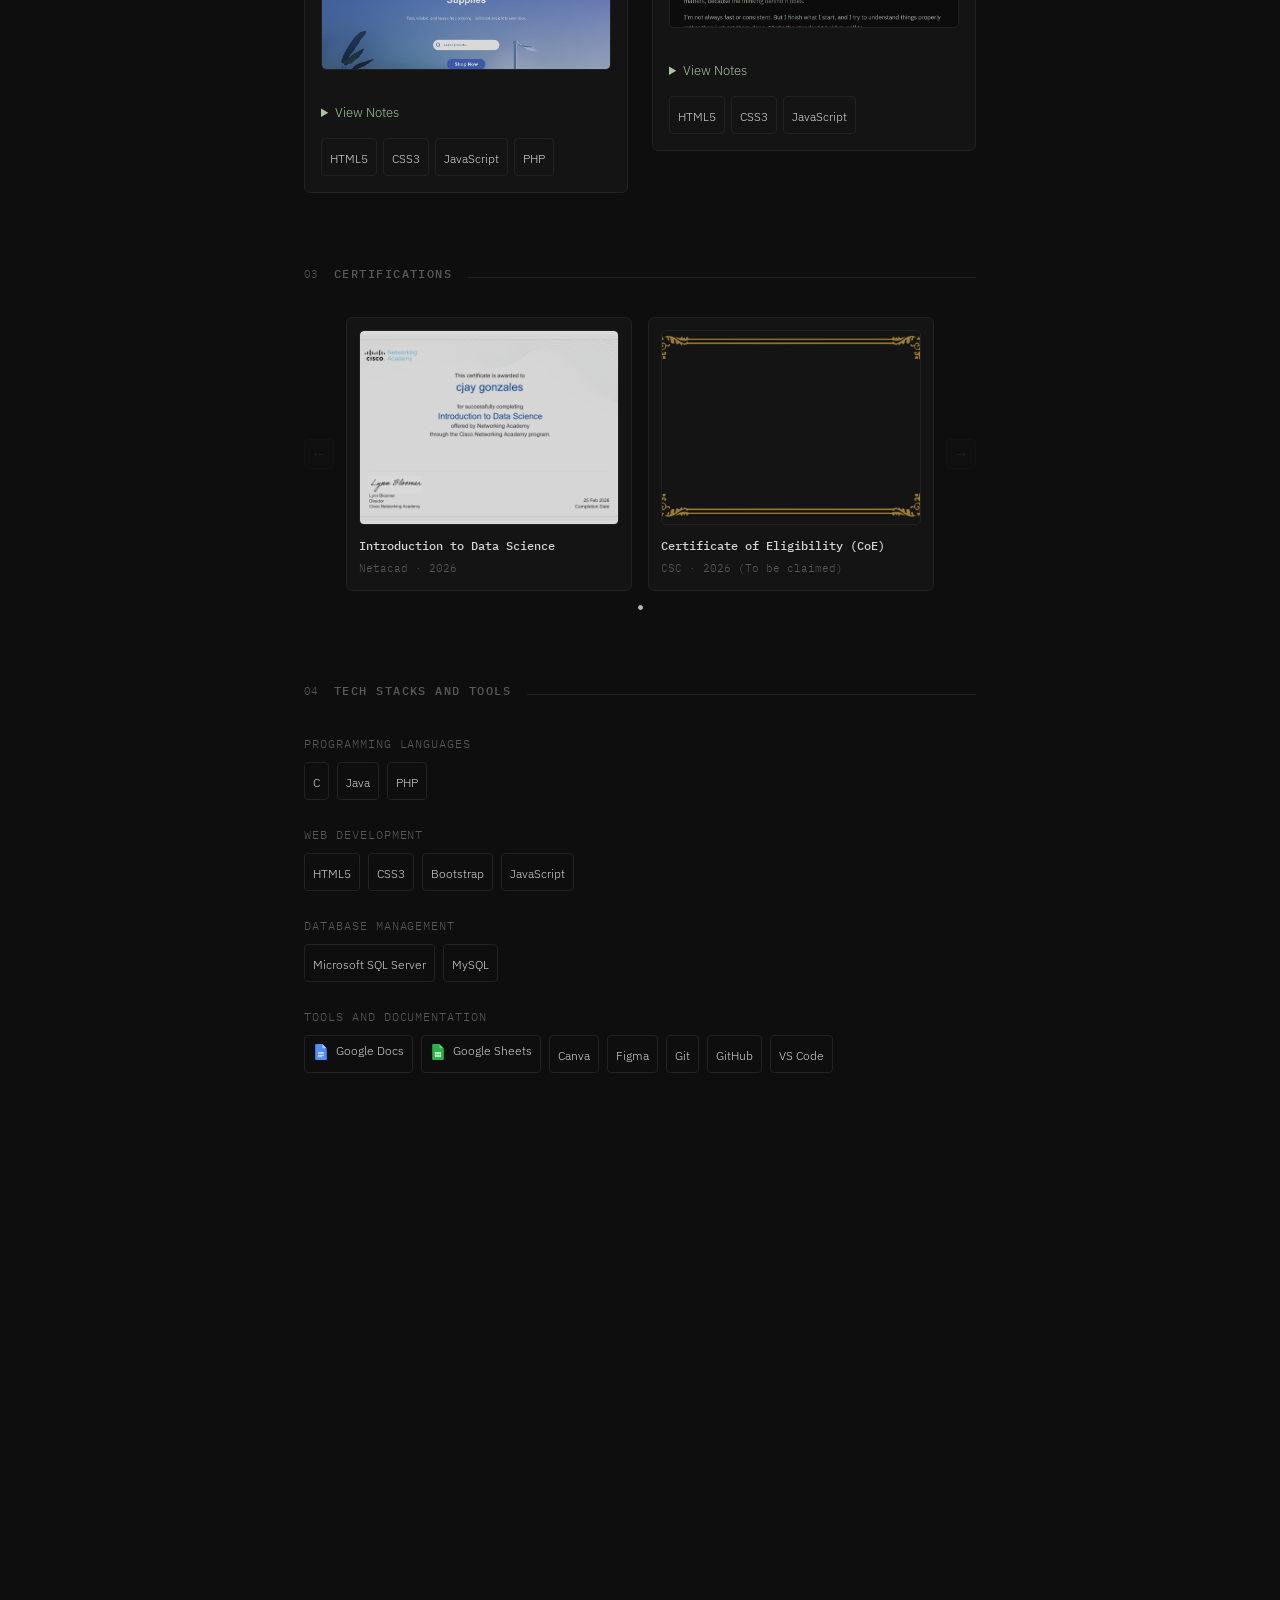
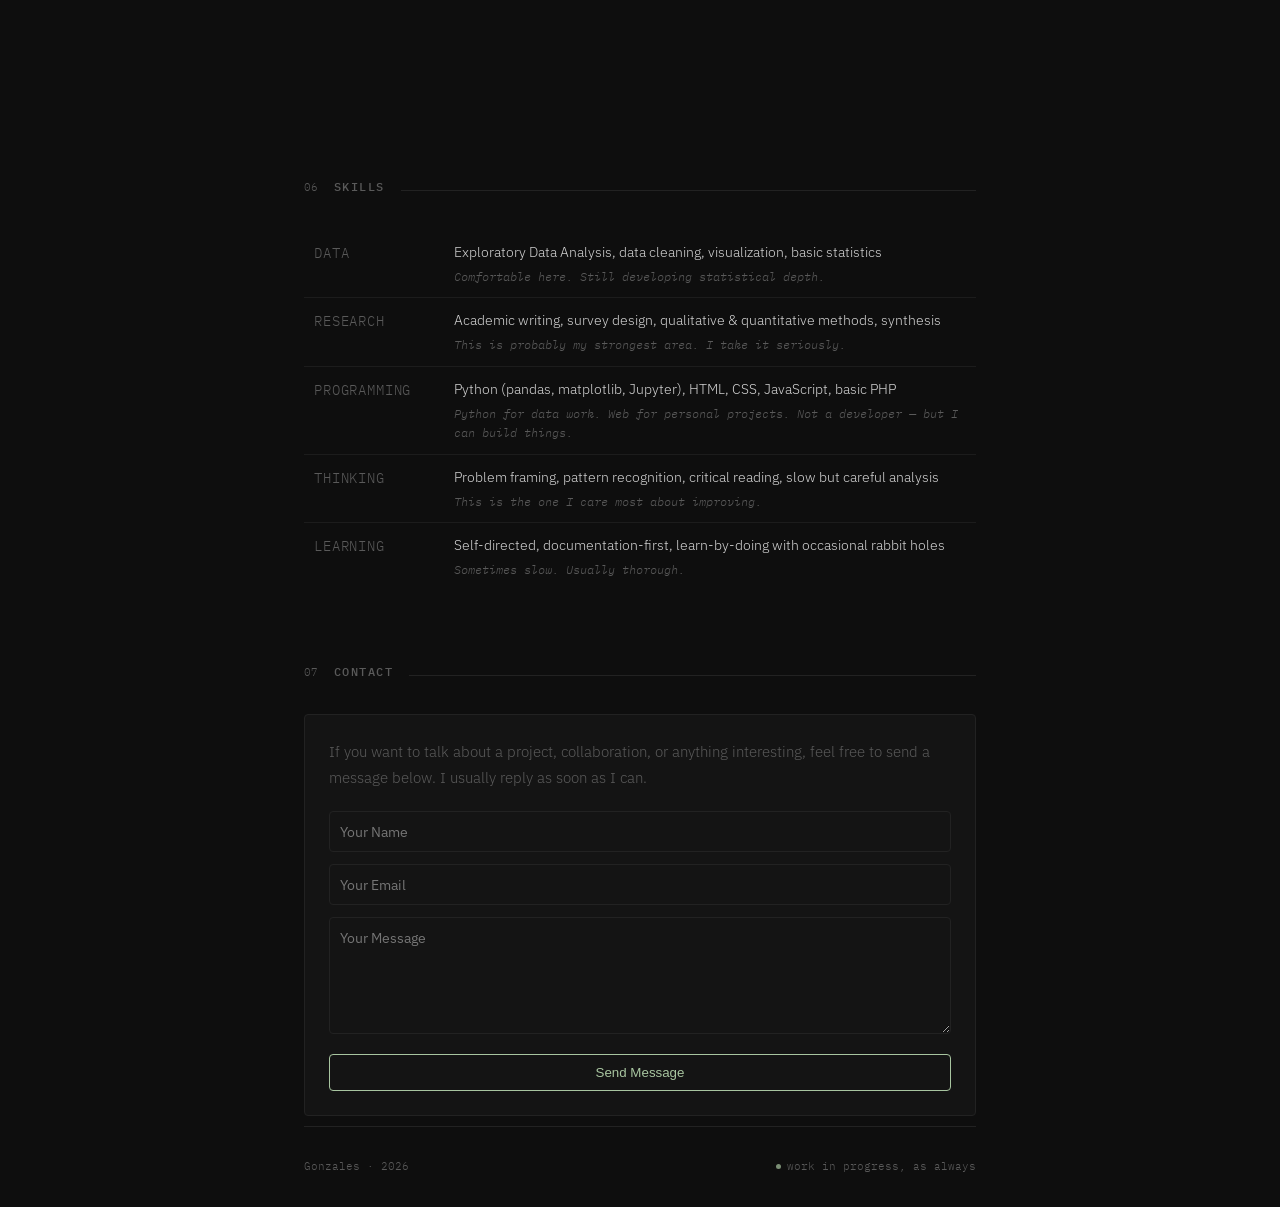
==== commit 36c7824d: "added contact form from freeform, toast message, and deployed the portfolio on vercel" ====
--- a/index.html
+++ b/index.html
@@ -9,7 +9,7 @@
   <link rel="stylesheet" href="lol.css">
   </head>
   <body>
-
+  <div id="toast" class="toast"></div>
   <!-- HEADER -->
   <header class="site-header">
     <div class="header-top">
@@ -23,8 +23,9 @@
     <nav>
       <a href="#about">About</a>
       <a href="#projects">Projects</a>
+      <a href="#certifications">Certifications</a>
+      <a href="#tech">Tech Stacks</a>
       <a href="#process">Process</a>
-      <a href="#tech">Tech Stacks</a>
       <a href="#skills">Skills</a>
       <a href="#contact">Contact</a>
     </nav>
@@ -145,7 +146,7 @@
 
           </div>
 
-    <div class="project-card">
+          <div class="project-card" data-url="https://portfolio-ochre-theta-guafmhz1mx.vercel.app/">
         <div class="project-meta">
           <span class="project-title">Portfolio Website</span>
           <div class="project-submeta">
@@ -408,25 +409,24 @@
         <div class="contact-block">
           <p>If you want to talk about a project, collaboration, or anything interesting, feel free to send a message below. I usually reply as soon as I can.</p>
 
-          <form action="https://formspree.io/f/meepbdzv" method="POST" class="contact-form">
-
-          <div class="form-row">
-            <input type="text" name="name" placeholder="Your Name" required>
-          </div>
-
-          <div class="form-row">
-            <input type="email" name="email" placeholder="Your Email" required>
-          </div>
-
-          <div class="form-row">
-            <textarea name="message" placeholder="Your Message" rows="5" required></textarea>
-          </div>
-
-          <!-- optional: subject line -->
-          <input type="hidden" name="_subject" value="New Portfolio Message">
-
-          <button type="submit">Send Message</button>
-        </form>
+          <form method="POST" class="contact-form" id="contactForm">
+
+            <div class="form-row">
+              <input type="text" name="name" placeholder="Your Name" required>
+            </div>
+
+            <div class="form-row">
+              <input type="email" name="email" placeholder="Your Email" required>
+            </div>
+
+            <div class="form-row">
+              <textarea name="message" placeholder="Your Message" rows="5" required></textarea>
+            </div>
+
+            <input type="hidden" name="_next" value="https://portfolio-ochre-theta-guafmhz1mx.vercel.app/#contact">
+
+            <button type="submit">Send Message</button>
+          </form>
       </div>
 
     </div>
--- a/lol.css
+++ b/lol.css
@@ -732,7 +732,39 @@
   background: var(--accent);
   color: black;
 }
-
+.toast {
+  position: fixed;
+  top: 24px;
+  right: 24px;
+  left: auto;
+  transform: translateY(-20px);
+  background: rgba(20, 20, 20, 0.95);
+  color: #fff;
+  padding: 10px 16px;
+  border-radius: 8px;
+  font-size: 0.85rem;
+  opacity: 0;
+  pointer-events: none;
+  transition: all 0.35s ease;
+  border: 1px solid var(--border);
+  z-index: 9999;
+}
+
+/* show state */
+.toast.show {
+  opacity: 1;
+  transform: translateY(0);
+}
+
+/* success style */
+.toast.success {
+  border-color: #2ecc71;
+}
+
+/* error style */
+.toast.error {
+  border-color: #e74c3c;
+}
   /* ── FOOTER ── */
   .site-footer {
     border-top: 1px solid var(--border);
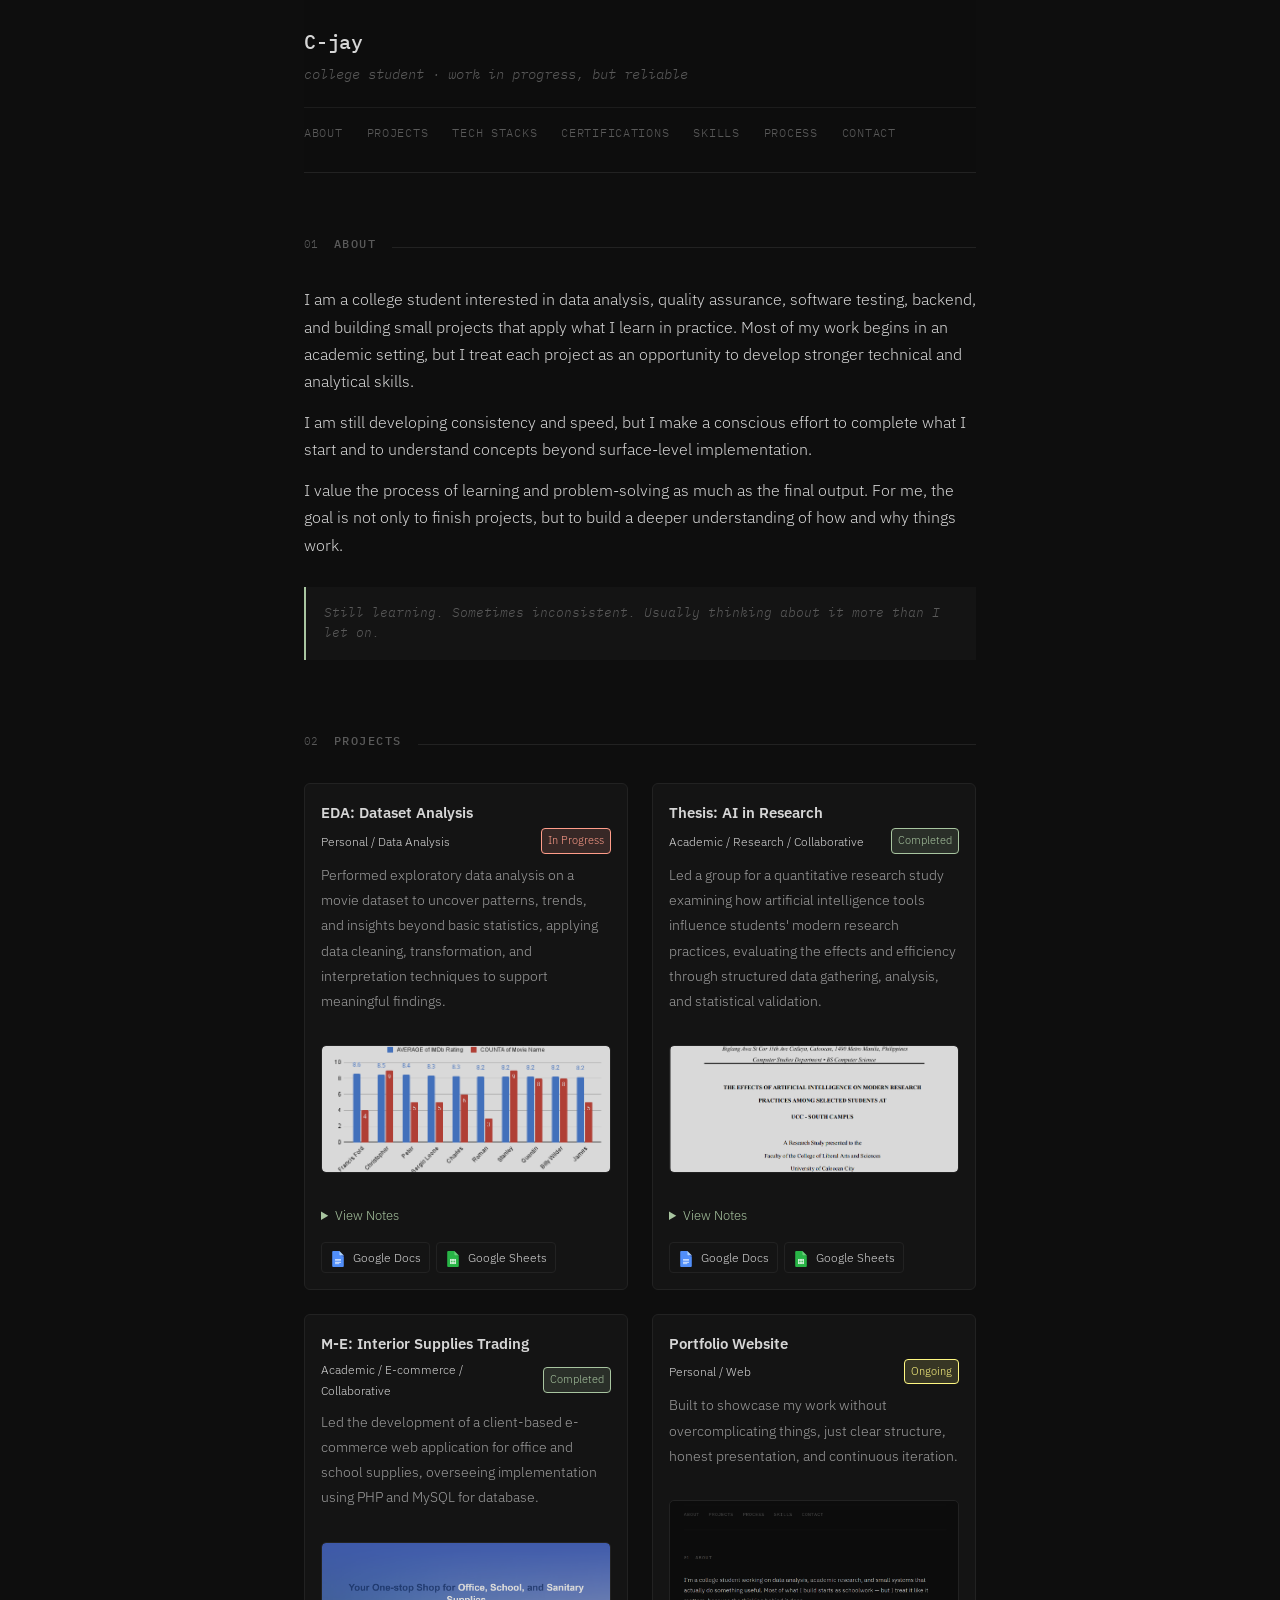
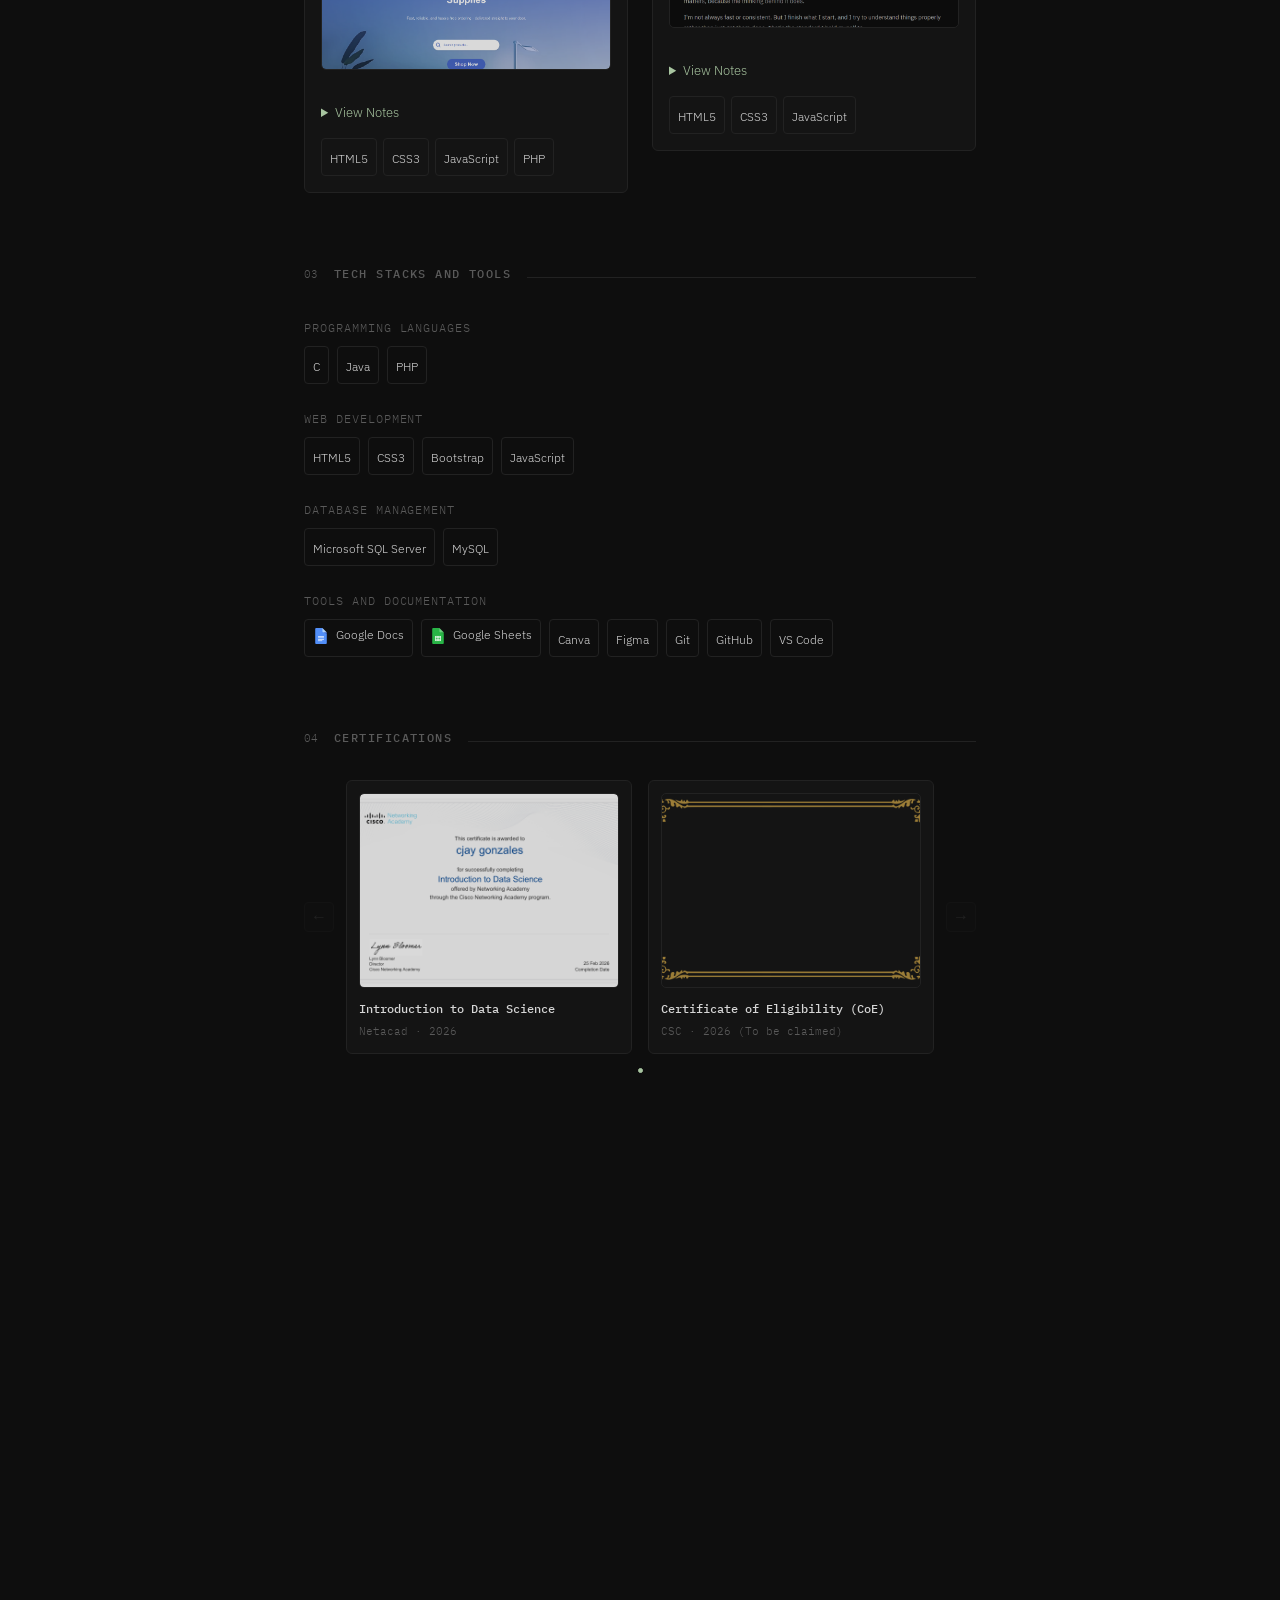
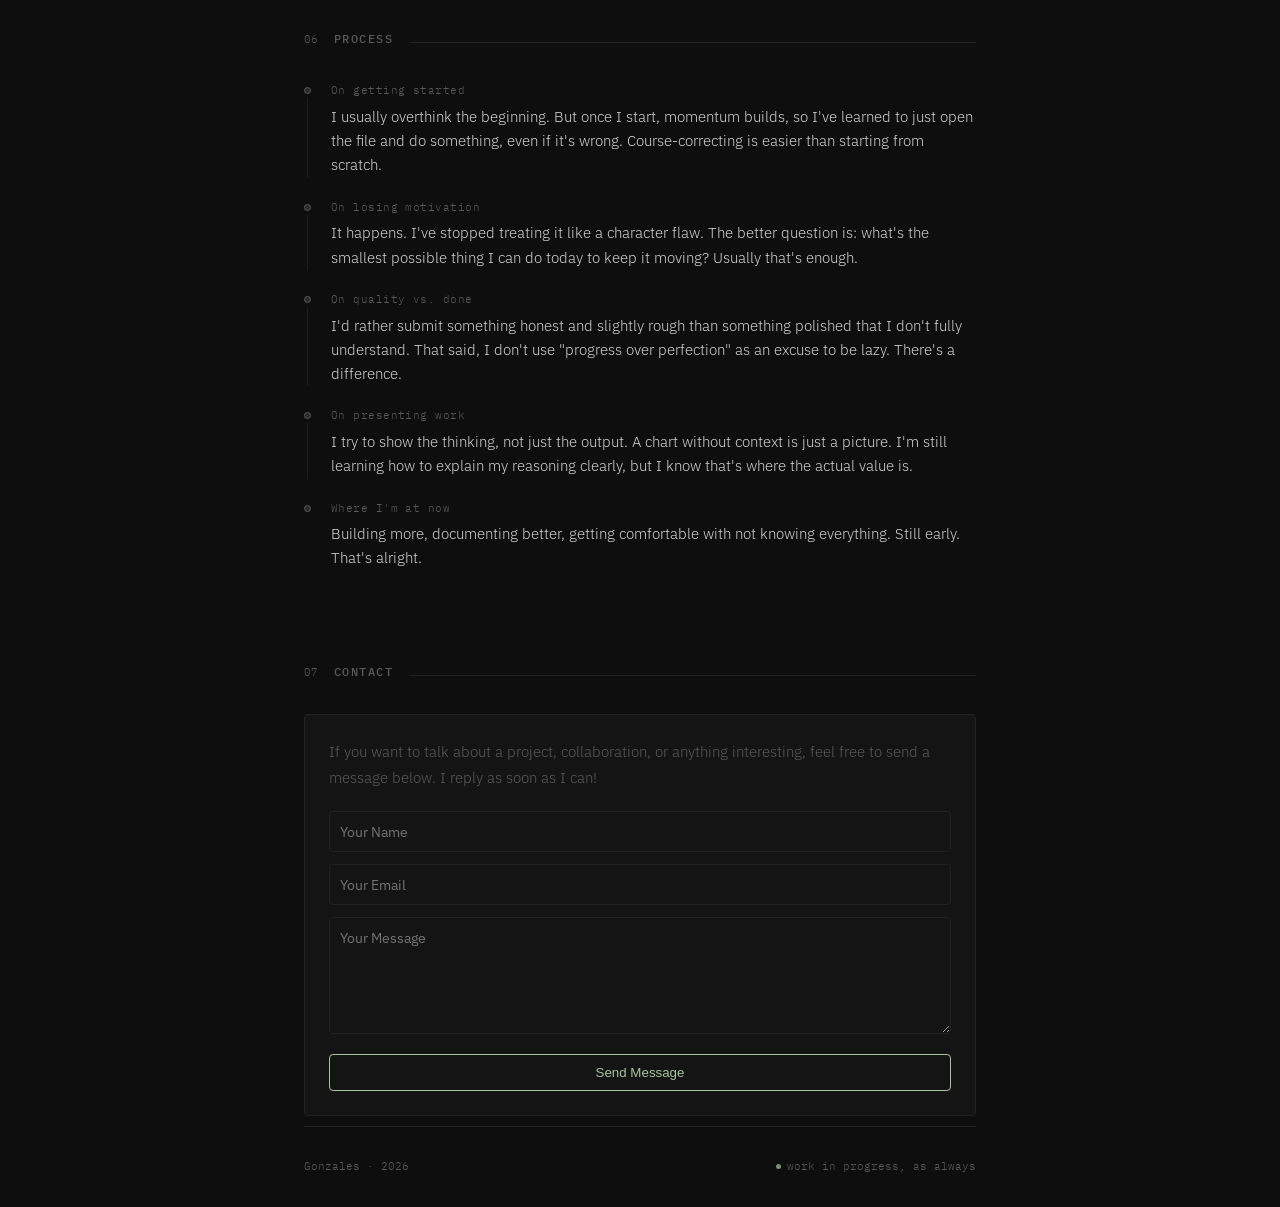
==== commit f8878e29: "reorder structure" ====
--- a/index.html
+++ b/index.html
@@ -15,7 +15,7 @@
     <div class="header-top">
       <div class="header-left">
         <div class="name">C-jay</div>
-        <div class="tagline">college student · data analysis · work in progress, but reliable</div>
+        <div class="tagline">college student · work in progress, but reliable</div>
       </div>
       <button class="hamburger" aria-label="Toggle menu">☰</button>
     </div>
@@ -23,10 +23,10 @@
     <nav>
       <a href="#about">About</a>
       <a href="#projects">Projects</a>
+      <a href="#tech">Tech Stacks</a>
       <a href="#certifications">Certifications</a>
-      <a href="#tech">Tech Stacks</a>
+      <a href="#skills">Skills</a>
       <a href="#process">Process</a>
-      <a href="#skills">Skills</a>
       <a href="#contact">Contact</a>
     </nav>
   </header>
@@ -49,8 +49,6 @@
   </section>
 
   <!-- PROJECTS -->
-
-  <!-- PROJECTS SECTION (FULLY UPDATED) -->
 
 <section class="section reveal" id="projects">
   <div class="section-header">
@@ -175,55 +173,10 @@
   </div> 
 </section>
 
-<!-- CERTIFICATIONS -->
-<section class="section reveal" id="certifications">
-  <div class="section-header">
-    <span class="section-num">03</span>
-    <span class="section-title">Certifications</span>
-    <div class="section-line"></div>
-  </div>
-
-  <div class="cert-carousel-wrapper">
-    <button class="cert-arrow cert-arrow-left" aria-label="Previous">&#8592;</button>
-
-    <div class="cert-track-container">
-      <div class="cert-track">
-
-        <!-- CERT CARD 1 -->
-        <div class="cert-card">
-          <div class="img-card" data-caption="Introduction to Data Science">
-            <img src="assets/Intro to Data Science Certificate.png" alt="Introduction to Data Science">
-          </div>
-          <div class="cert-info">
-            <span class="cert-title">Introduction to Data Science</span>
-            <span class="cert-issuer">Netacad · 2026</span>
-          </div>
-        </div>
-
-        <!-- CERT CARD 2 -->
-        <div class="cert-card">
-          <div class="img-card" data-caption="Certificate of Eligibility (CoE)">
-            <img src="assets/coming soon.png" alt="Certificate of Eligibility (CoE)">
-          </div>
-          <div class="cert-info">
-            <span class="cert-title">Certificate of Eligibility (CoE)</span>
-            <span class="cert-issuer">CSC · 2026 (To be claimed)</span>
-          </div>
-        </div>
-        <!-- Add more cert cards as needed -->
-
-      </div>
-    </div>
-
-        <button class="cert-arrow cert-arrow-right" aria-label="Next">&#8594;</button>
-      </div>
-
-      <div class="cert-dots"></div>
-    </section>
-
+    <!-- tech stacks pantanga -->
     <section class="section reveal" id="tech">
     <div class="section-header">
-      <span class="section-num">04</span>
+      <span class="section-num">03</span>
       <span class="section-title">Tech Stacks and Tools</span>
       <div class="section-line"></div>
     </div>
@@ -275,59 +228,56 @@
     </div>
   </section>
 
-  <!-- PROCESS -->
-  <section class="section reveal" id="process">
-    <div class="section-header">
-      <span class="section-num">05</span>
-      <span class="section-title">Process</span>
-      <div class="section-line"></div>
-    </div>
-
-    <div class="log-entry">
-      <div class="log-dot-col"><div class="log-dot"></div><div class="log-line"></div></div>
-      <div class="log-content">
-        <div class="log-entry-label">On getting started</div>
-        <div class="log-entry-text">I usually overthink the beginning. But once I start, momentum builds — so I've learned to just open the file and do something, even if it's wrong. Course-correcting is easier than starting from scratch.</div>
-      </div>
-    </div>
-
-    <div class="log-entry">
-      <div class="log-dot-col"><div class="log-dot"></div><div class="log-line"></div></div>
-      <div class="log-content">
-        <div class="log-entry-label">On losing motivation</div>
-        <div class="log-entry-text">It happens. I've stopped treating it like a character flaw. The better question is: what's the smallest possible thing I can do today to keep it moving? Usually that's enough.</div>
-      </div>
-    </div>
-
-    <div class="log-entry">
-      <div class="log-dot-col"><div class="log-dot"></div><div class="log-line"></div></div>
-      <div class="log-content">
-        <div class="log-entry-label">On quality vs. done</div>
-        <div class="log-entry-text">I'd rather submit something honest and slightly rough than something polished that I don't fully understand. That said — I don't use "progress over perfection" as an excuse to be lazy. There's a difference.</div>
-      </div>
-    </div>
-
-    <div class="log-entry">
-      <div class="log-dot-col"><div class="log-dot"></div><div class="log-line"></div></div>
-      <div class="log-content">
-        <div class="log-entry-label">On presenting work</div>
-        <div class="log-entry-text">I try to show the thinking, not just the output. A chart without context is just a picture. I'm still learning how to explain my reasoning clearly — but I know that's where the actual value is.</div>
-      </div>
-    </div>
-
-    <div class="log-entry">
-      <div class="log-dot-col"><div class="log-dot"></div></div>
-      <div class="log-content">
-        <div class="log-entry-label">Where I'm at now</div>
-        <div class="log-entry-text">Building more, documenting better, getting comfortable with not knowing everything. Still early. That's fine.</div>
-      </div>
-    </div>
-  </section>
+<!-- CERTIFICATIONS -->
+<section class="section reveal" id="certifications">
+  <div class="section-header">
+    <span class="section-num">04</span>
+    <span class="section-title">Certifications</span>
+    <div class="section-line"></div>
+  </div>
+
+  <div class="cert-carousel-wrapper">
+    <button class="cert-arrow cert-arrow-left" aria-label="Previous">&#8592;</button>
+
+    <div class="cert-track-container">
+      <div class="cert-track">
+
+        <!-- CERT CARD 1 -->
+        <div class="cert-card">
+          <div class="img-card" data-caption="Introduction to Data Science">
+            <img src="assets/Intro to Data Science Certificate.png" alt="Introduction to Data Science">
+          </div>
+          <div class="cert-info">
+            <span class="cert-title">Introduction to Data Science</span>
+            <span class="cert-issuer">Netacad · 2026</span>
+          </div>
+        </div>
+
+        <!-- CERT CARD 2 -->
+        <div class="cert-card">
+          <div class="img-card" data-caption="Certificate of Eligibility (CoE)">
+            <img src="assets/coming soon.png" alt="Certificate of Eligibility (CoE)">
+          </div>
+          <div class="cert-info">
+            <span class="cert-title">Certificate of Eligibility (CoE)</span>
+            <span class="cert-issuer">CSC · 2026 (To be claimed)</span>
+          </div>
+        </div>
+        <!-- Add more cert cards as needed -->
+
+      </div>
+    </div>
+
+        <button class="cert-arrow cert-arrow-right" aria-label="Next">&#8594;</button>
+      </div>
+
+      <div class="cert-dots"></div>
+    </section>
 
   <!-- SKILLS -->
   <section class="section reveal" id="skills">
     <div class="section-header">
-      <span class="section-num">06</span>
+      <span class="section-num">05</span>
       <span class="section-title">Skills</span>
       <div class="section-line"></div>
     </div>
@@ -373,32 +323,58 @@
     </table>
   </section>
 
+  <!-- PROCESS -->
+  <section class="section reveal" id="process">
+    <div class="section-header">
+      <span class="section-num">06</span>
+      <span class="section-title">Process</span>
+      <div class="section-line"></div>
+    </div>
+
+    <div class="log-entry">
+      <div class="log-dot-col"><div class="log-dot"></div><div class="log-line"></div></div>
+      <div class="log-content">
+        <div class="log-entry-label">On getting started</div>
+        <div class="log-entry-text">I usually overthink the beginning. But once I start, momentum builds, so I've learned to just open the file and do something, even if it's wrong. Course-correcting is easier than starting from scratch.</div>
+      </div>
+    </div>
+
+    <div class="log-entry">
+      <div class="log-dot-col"><div class="log-dot"></div><div class="log-line"></div></div>
+      <div class="log-content">
+        <div class="log-entry-label">On losing motivation</div>
+        <div class="log-entry-text">It happens. I've stopped treating it like a character flaw. The better question is: what's the smallest possible thing I can do today to keep it moving? Usually that's enough.</div>
+      </div>
+    </div>
+
+    <div class="log-entry">
+      <div class="log-dot-col"><div class="log-dot"></div><div class="log-line"></div></div>
+      <div class="log-content">
+        <div class="log-entry-label">On quality vs. done</div>
+        <div class="log-entry-text">I'd rather submit something honest and slightly rough than something polished that I don't fully understand. That said, I don't use "progress over perfection" as an excuse to be lazy. There's a difference.</div>
+      </div>
+    </div>
+
+    <div class="log-entry">
+      <div class="log-dot-col"><div class="log-dot"></div><div class="log-line"></div></div>
+      <div class="log-content">
+        <div class="log-entry-label">On presenting work</div>
+        <div class="log-entry-text">I try to show the thinking, not just the output. A chart without context is just a picture. I'm still learning how to explain my reasoning clearly, but I know that's where the actual value is.</div>
+      </div>
+    </div>
+
+    <div class="log-entry">
+      <div class="log-dot-col"><div class="log-dot"></div></div>
+      <div class="log-content">
+        <div class="log-entry-label">Where I'm at now</div>
+        <div class="log-entry-text">Building more, documenting better, getting comfortable with not knowing everything. Still early. That's alright.</div>
+      </div>
+    </div>
+  </section>
+
+
+
   <!-- CONTACT -->
-  <!-- <section class="section reveal" id="contact">
-    <div class="section-header">
-      <span class="section-num">07</span>
-      <span class="section-title">Contact</span>
-      <div class="section-line"></div>
-    </div>
-    <div class="contact-block">
-      <p>If you want to talk about a project, a collaboration, or just something interesting — reach out. I'm not always fast to reply, but I do reply.</p>
-      <div class="contact-links">
-        <div class="contact-row">
-          <span class="contact-key">Email</span>
-          <a href="mailto:gonzalescjay.1006@gmail.com" class="contact-val">gonzalescjay.1006@gmail.com</a>
-        </div>
-        <div class="contact-row">
-          <span class="contact-key">GitHub</span>
-          <a href="https://github.com/Hopeless-Student" target="_blank" class="contact-val">Hopeless-Student</a>
-        </div>
-        <div class="contact-row">
-          <span class="contact-key">LinkedIn</span>
-          <a href="https://www.linkedin.com/in/c-jay-gonzales-91549923b" target="_blank" class="contact-val">C-jay Gonzales</a>
-        </div>
-      </div>
-    </div>
-  </section> -->
-
     <div class="section-reveal" id="contact" >
       <div class="section-header">
         <span class="section-num">07</span>
@@ -407,7 +383,7 @@
       </div>
       
         <div class="contact-block">
-          <p>If you want to talk about a project, collaboration, or anything interesting, feel free to send a message below. I usually reply as soon as I can.</p>
+          <p>If you want to talk about a project, collaboration, or anything interesting, feel free to send a message below. I reply as soon as I can!</p>
 
           <form method="POST" class="contact-form" id="contactForm">
 
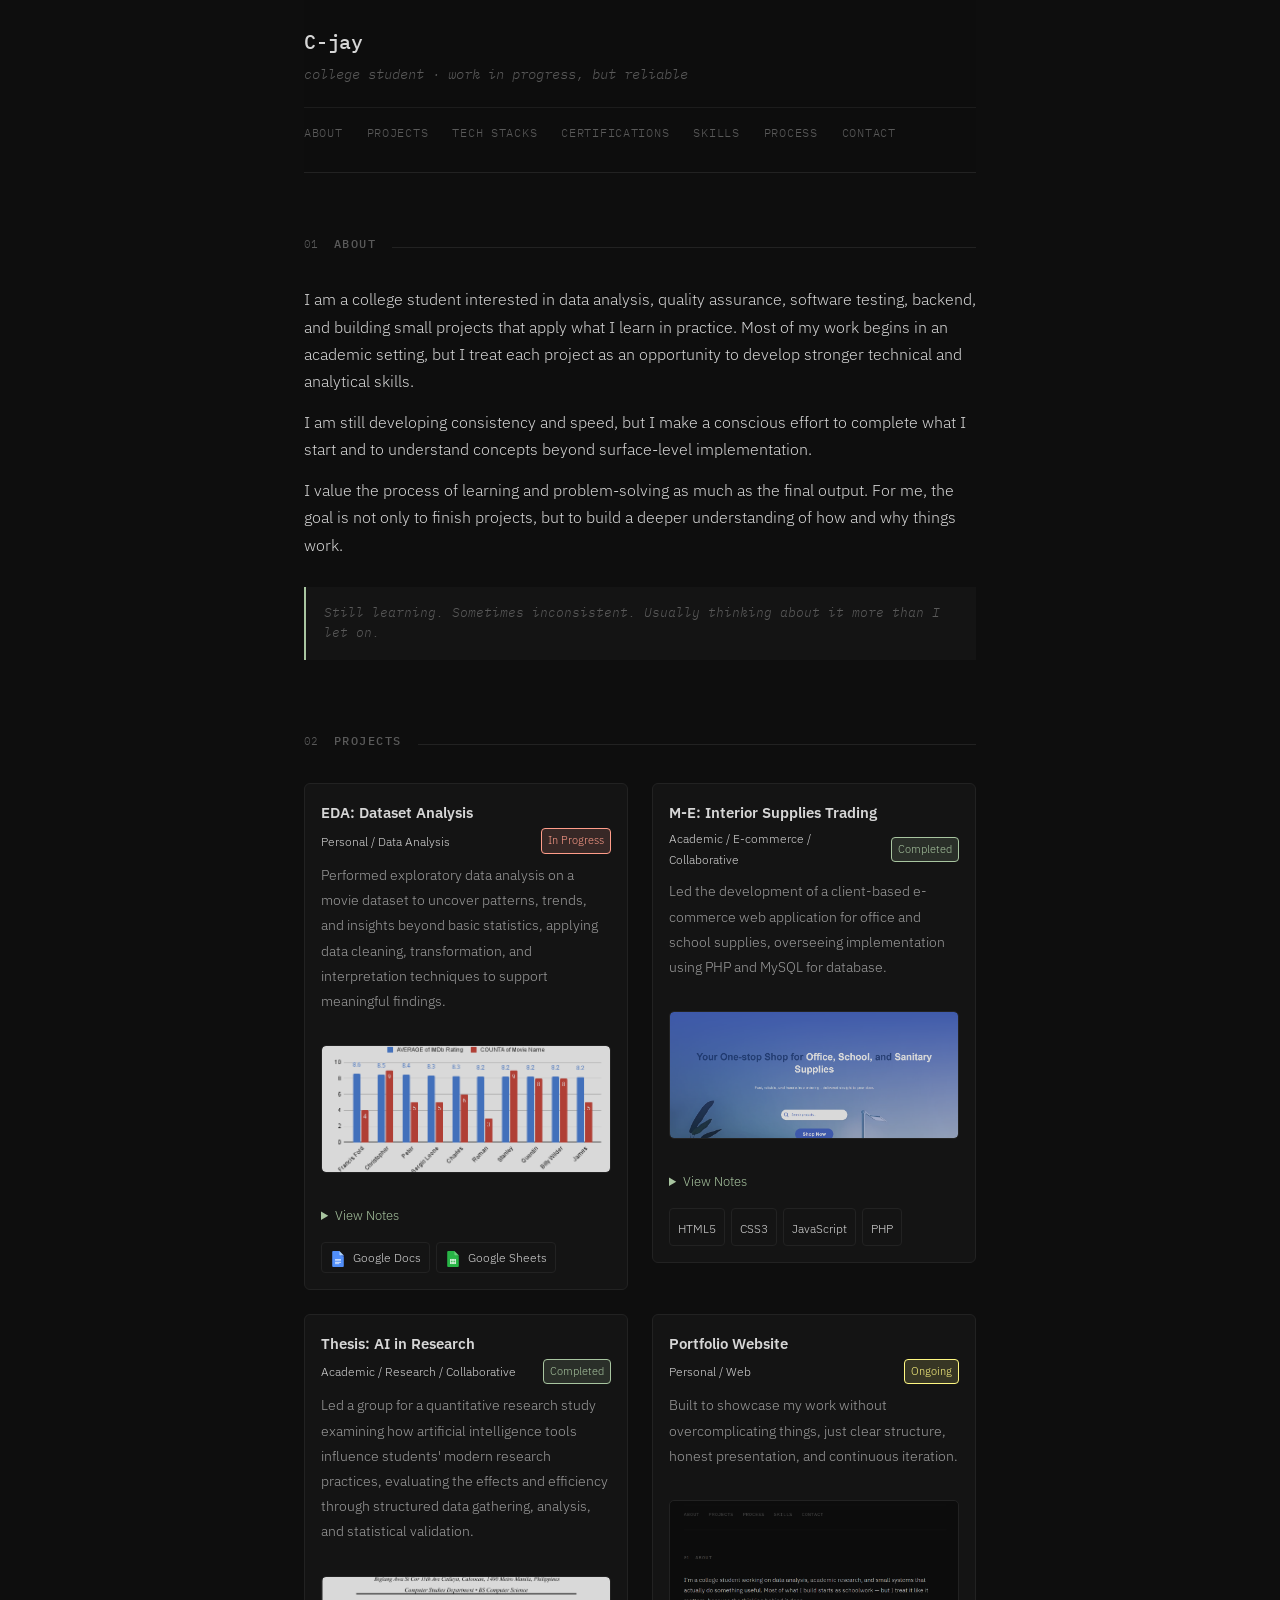
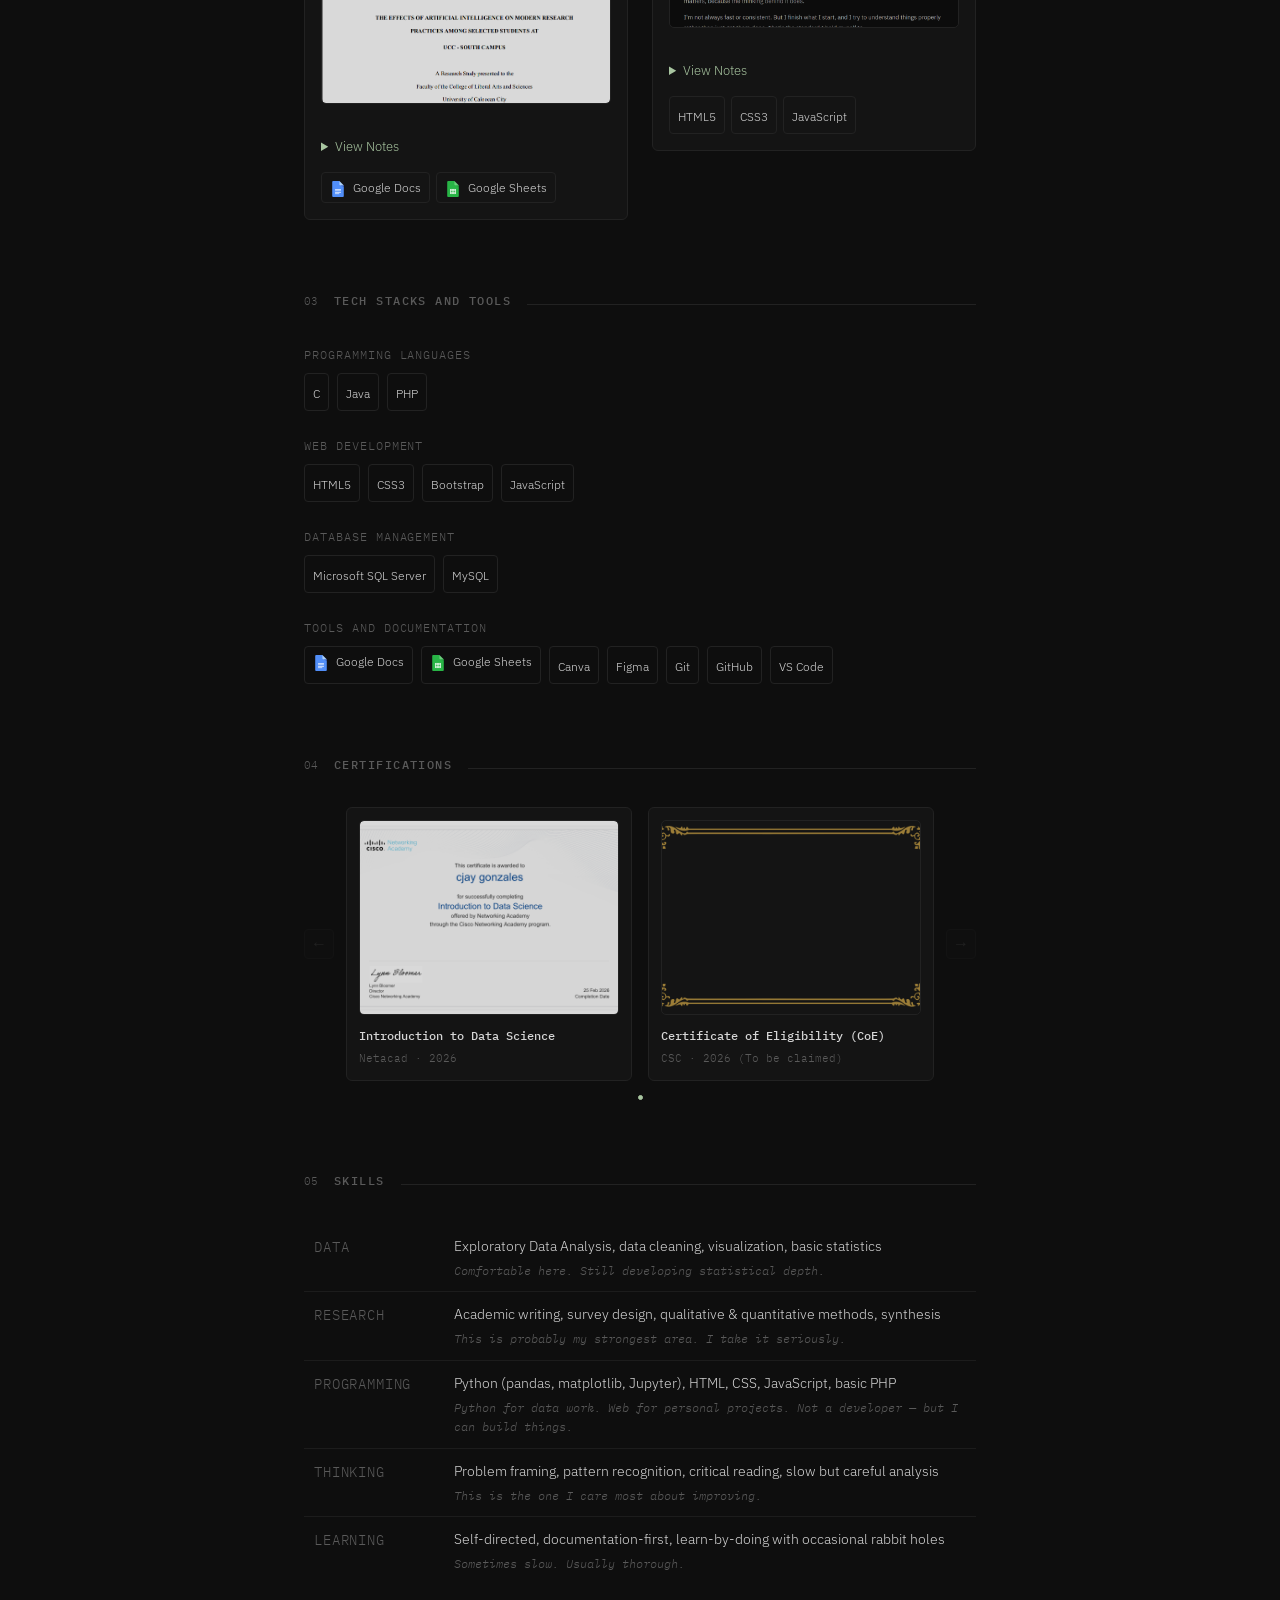
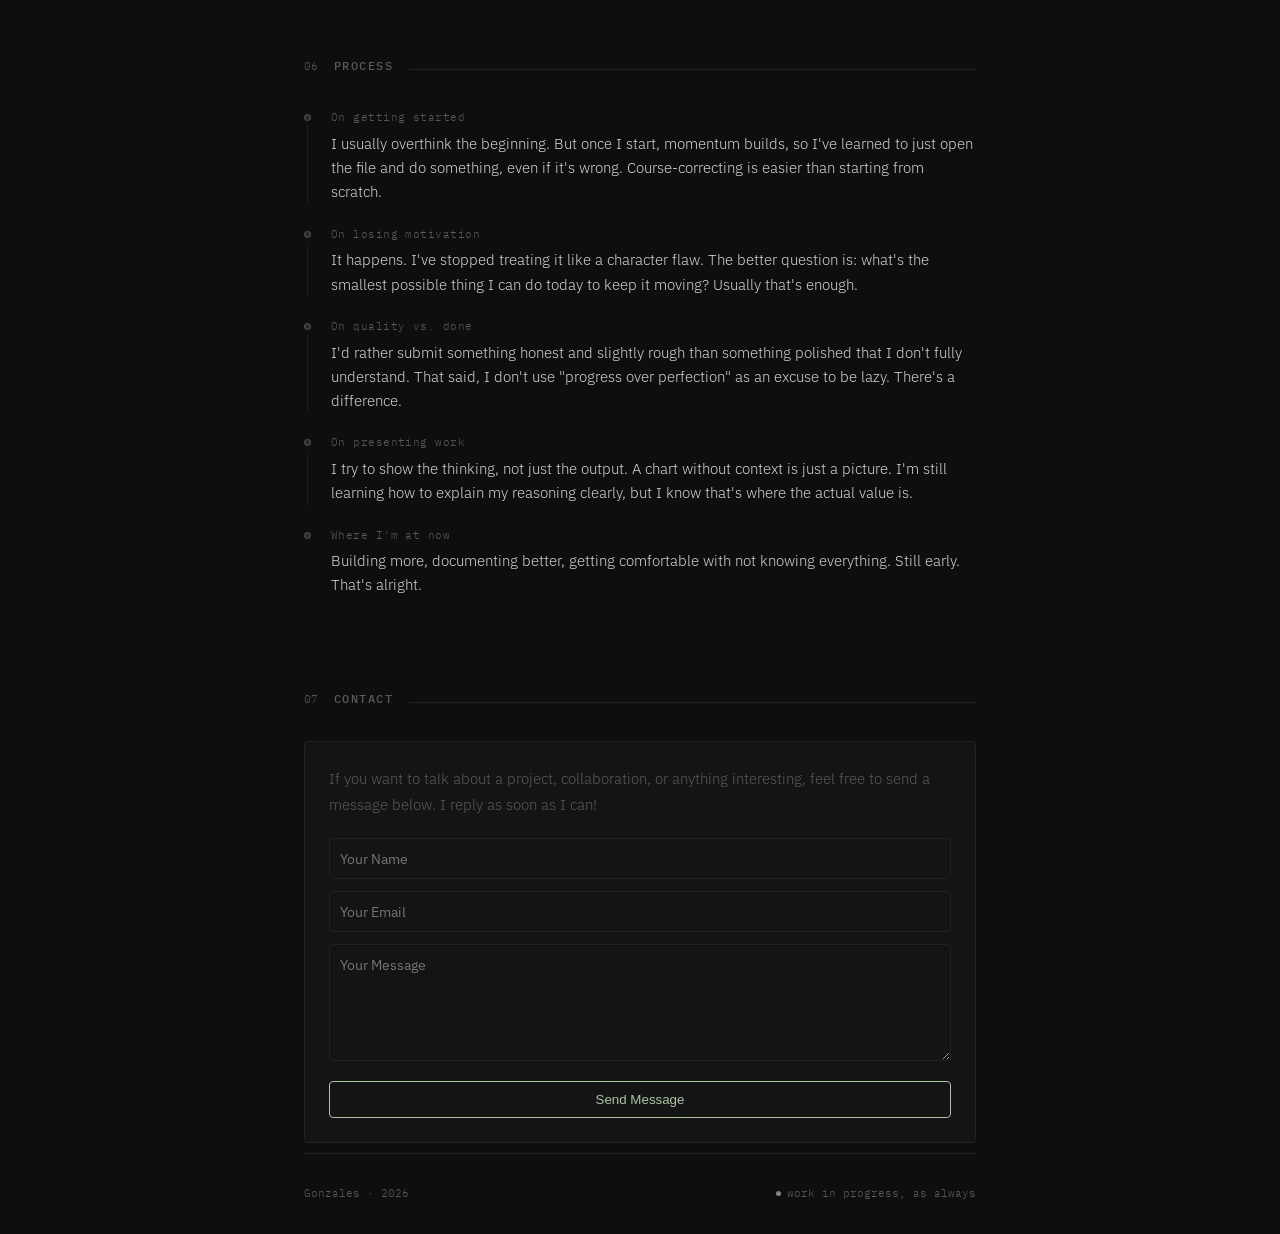
==== commit a0875b50: "swap thesis with m-e" ====
--- a/index.html
+++ b/index.html
@@ -7,6 +7,7 @@
   <link href="https://fonts.googleapis.com/css2?family=IBM+Plex+Mono:ital,wght@0,400;0,500;1,400&family=IBM+Plex+Sans:wght@300;400;500&display=swap" rel="stylesheet">
   <link rel="stylesheet" href="https://cdn.jsdelivr.net/gh/devicons/devicon@latest/devicon.min.css">
   <link rel="stylesheet" href="lol.css">
+  <link rel="icon" type="image/x-icon" href="./assets/portfolio-logo.png">
   </head>
   <body>
   <div id="toast" class="toast"></div>
@@ -84,6 +85,40 @@
       </div>
     </div>
 
+    <div class="project-card" data-url="https://m-e.bscs3b.com/pages/index.php">
+
+            <div class="project-meta">
+              <span class="project-title">M-E: Interior Supplies Trading</span>
+              <div class="project-submeta">
+                <span class="project-type">Academic / E-commerce / Collaborative</span>
+                <span class="project-status status-completed">Completed</span>
+              </div>
+            </div>
+
+            <p class="project-summary">
+              Led the development of a client-based e-commerce web application for office and school supplies, overseeing implementation using PHP and MySQL for database.
+            </p>
+
+            <div class="img-card">
+              <img src="assets/m-e.png" alt="M-E preview">
+            </div>
+
+            <details class="project-notes">
+              <summary>View Notes</summary>
+              <div class="note-line">Security was a major concern during development.</div>
+              <div class="note-line">Leading a team of developers is hard while managing deadlines.</div>
+              <div class="note-line">Having an active member in the team was crucial for project success.</div>
+            </details>
+
+            <div class="project-stack">
+              <span class="tech-item"><i class="devicon-html5-plain colored"></i> HTML5</span>
+              <span class="tech-item"><i class="devicon-css3-plain colored"></i> CSS3</span>
+              <span class="tech-item"><i class="devicon-javascript-plain colored"></i> JavaScript</span>
+              <span class="tech-item"><i class="devicon-php-plain colored"></i> PHP</span>
+            </div>
+
+          </div>
+          
     <div class="project-card" data-url="https://docs.google.com/document/d/19k2Soj9Q7Mtbcp1ZkGW325tvNjFwXC9dKg0vHY9W2Qc/edit?usp=sharing">
       <div class="project-meta">
         <span class="project-title">Thesis: AI in Research</span>
@@ -110,41 +145,8 @@
       </div>
     </div>
 
-          <div class="project-card" data-url="https://m-e.bscs3b.com/pages/index.php">
-
-            <div class="project-meta">
-              <span class="project-title">M-E: Interior Supplies Trading</span>
-              <div class="project-submeta">
-                <span class="project-type">Academic / E-commerce / Collaborative</span>
-                <span class="project-status status-completed">Completed</span>
-              </div>
-            </div>
-
-            <p class="project-summary">
-              Led the development of a client-based e-commerce web application for office and school supplies, overseeing implementation using PHP and MySQL for database.
-            </p>
-
-            <div class="img-card">
-              <img src="assets/m-e.png" alt="M-E preview">
-            </div>
-
-            <details class="project-notes">
-              <summary>View Notes</summary>
-              <div class="note-line">Security was a major concern during development.</div>
-              <div class="note-line">Leading a team of developers is hard while managing deadlines.</div>
-              <div class="note-line">Having an active member in the team was crucial for project success.</div>
-            </details>
-
-            <div class="project-stack">
-              <span class="tech-item"><i class="devicon-html5-plain colored"></i> HTML5</span>
-              <span class="tech-item"><i class="devicon-css3-plain colored"></i> CSS3</span>
-              <span class="tech-item"><i class="devicon-javascript-plain colored"></i> JavaScript</span>
-              <span class="tech-item"><i class="devicon-php-plain colored"></i> PHP</span>
-            </div>
-
-          </div>
-
-          <div class="project-card" data-url="https://portfolio-ochre-theta-guafmhz1mx.vercel.app/">
+
+          <div class="project-card" data-url="https://gonzales-raii.vercel.app/">
         <div class="project-meta">
           <span class="project-title">Portfolio Website</span>
           <div class="project-submeta">
@@ -399,7 +401,7 @@
               <textarea name="message" placeholder="Your Message" rows="5" required></textarea>
             </div>
 
-            <input type="hidden" name="_next" value="https://portfolio-ochre-theta-guafmhz1mx.vercel.app/#contact">
+            <input type="hidden" name="_next" value="https://gonzales-raii.vercel.app/">
 
             <button type="submit">Send Message</button>
           </form>
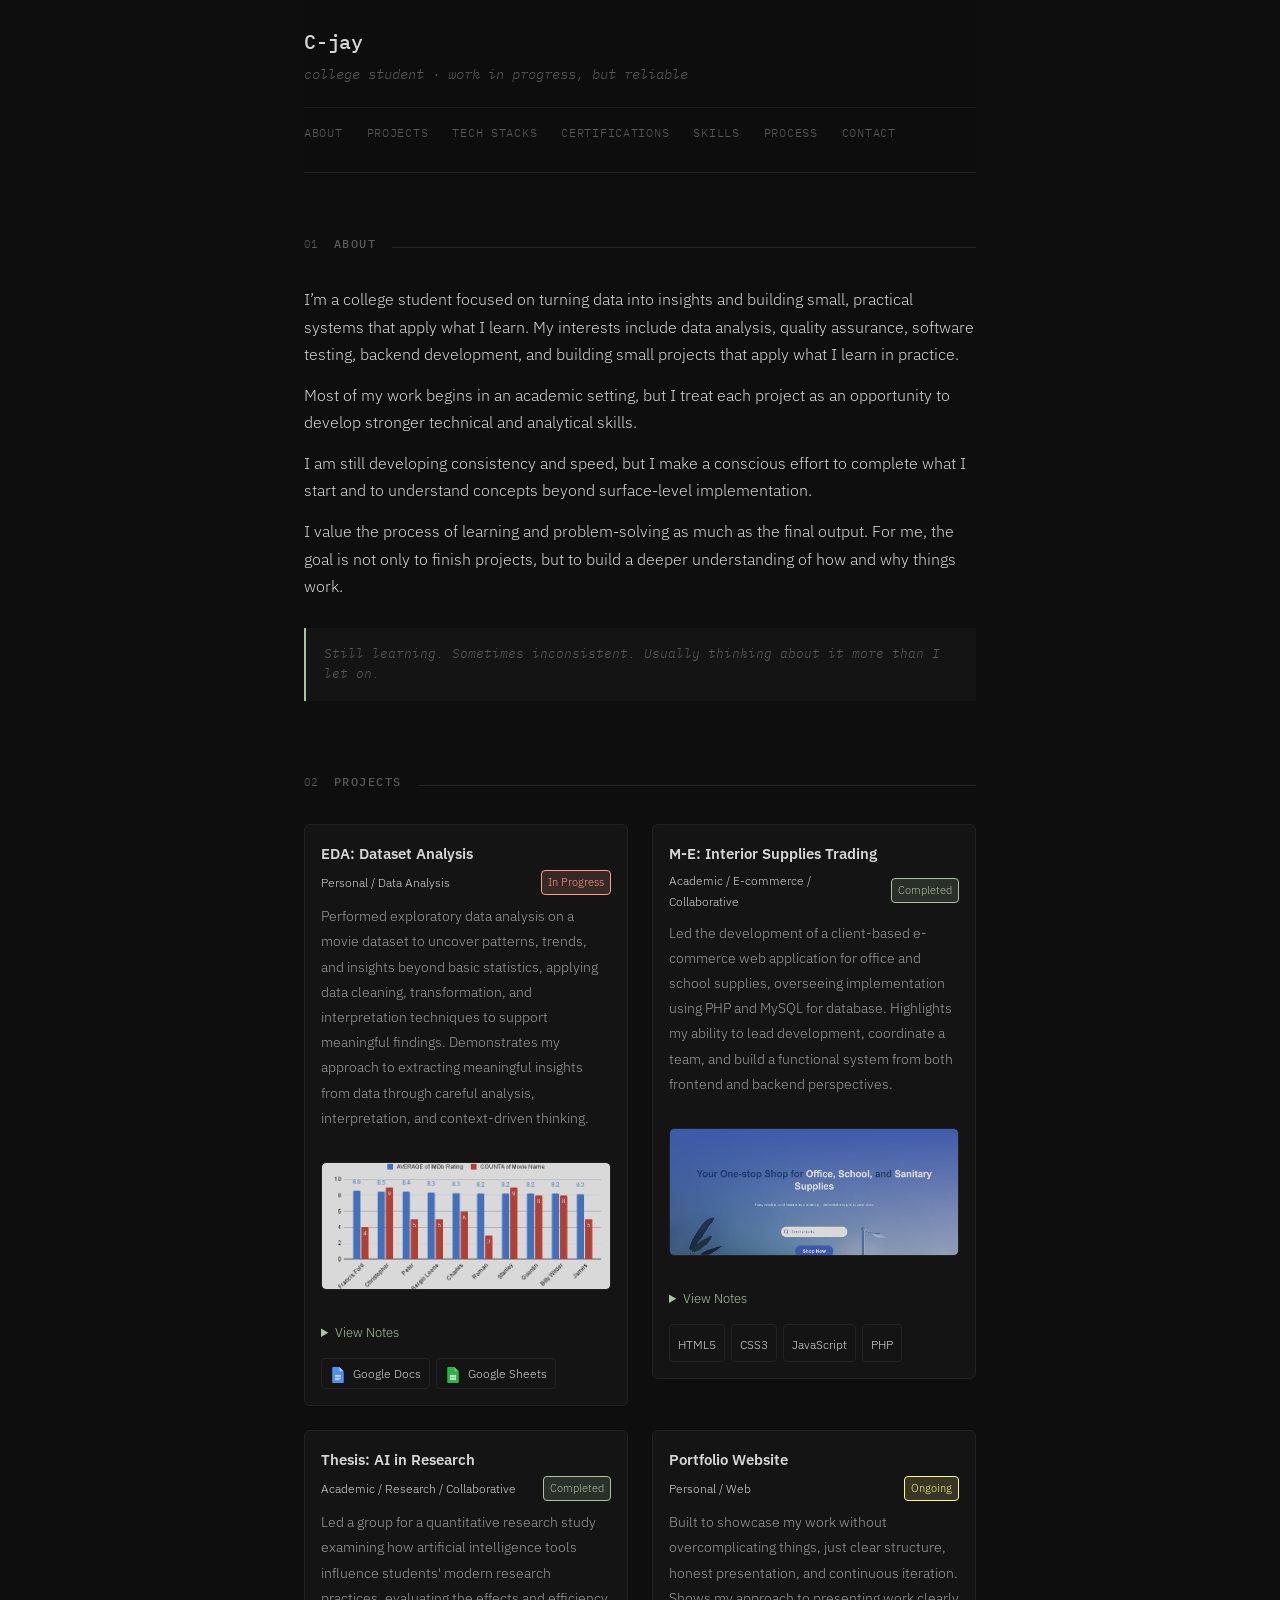
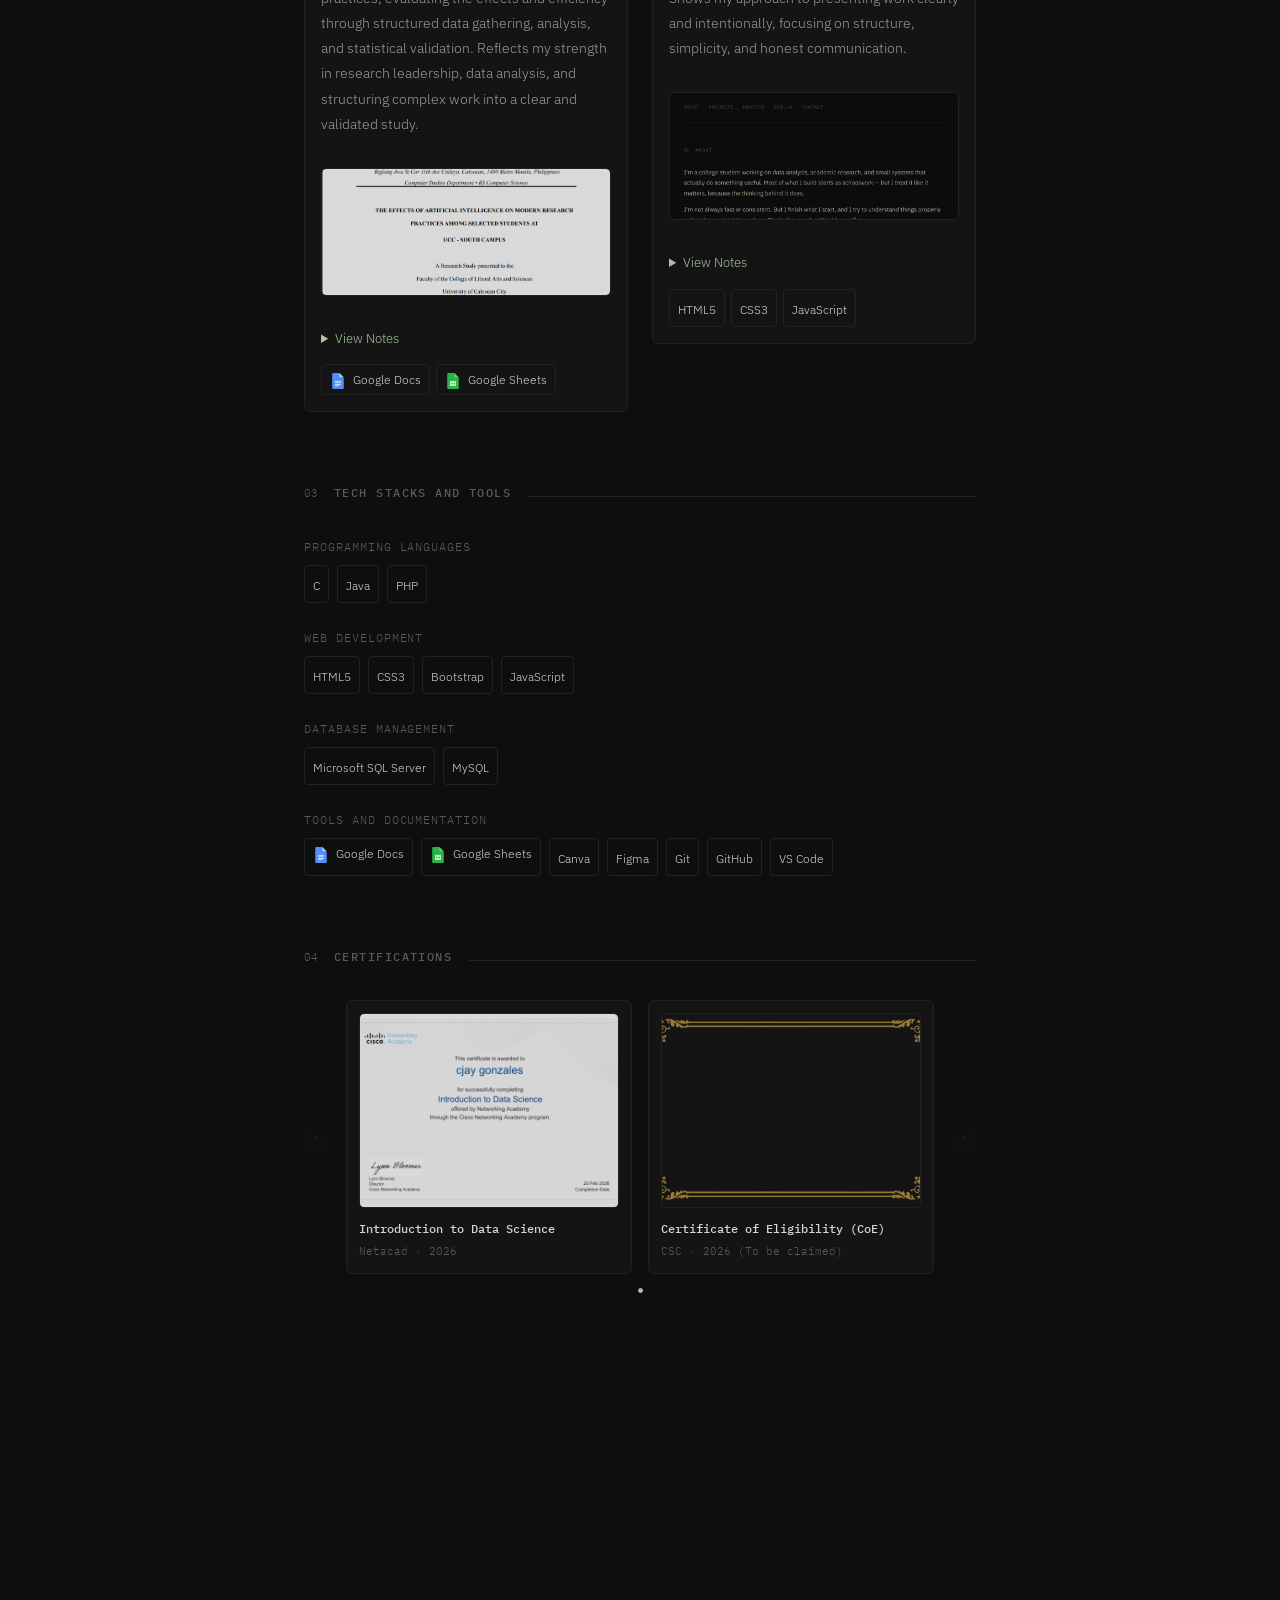
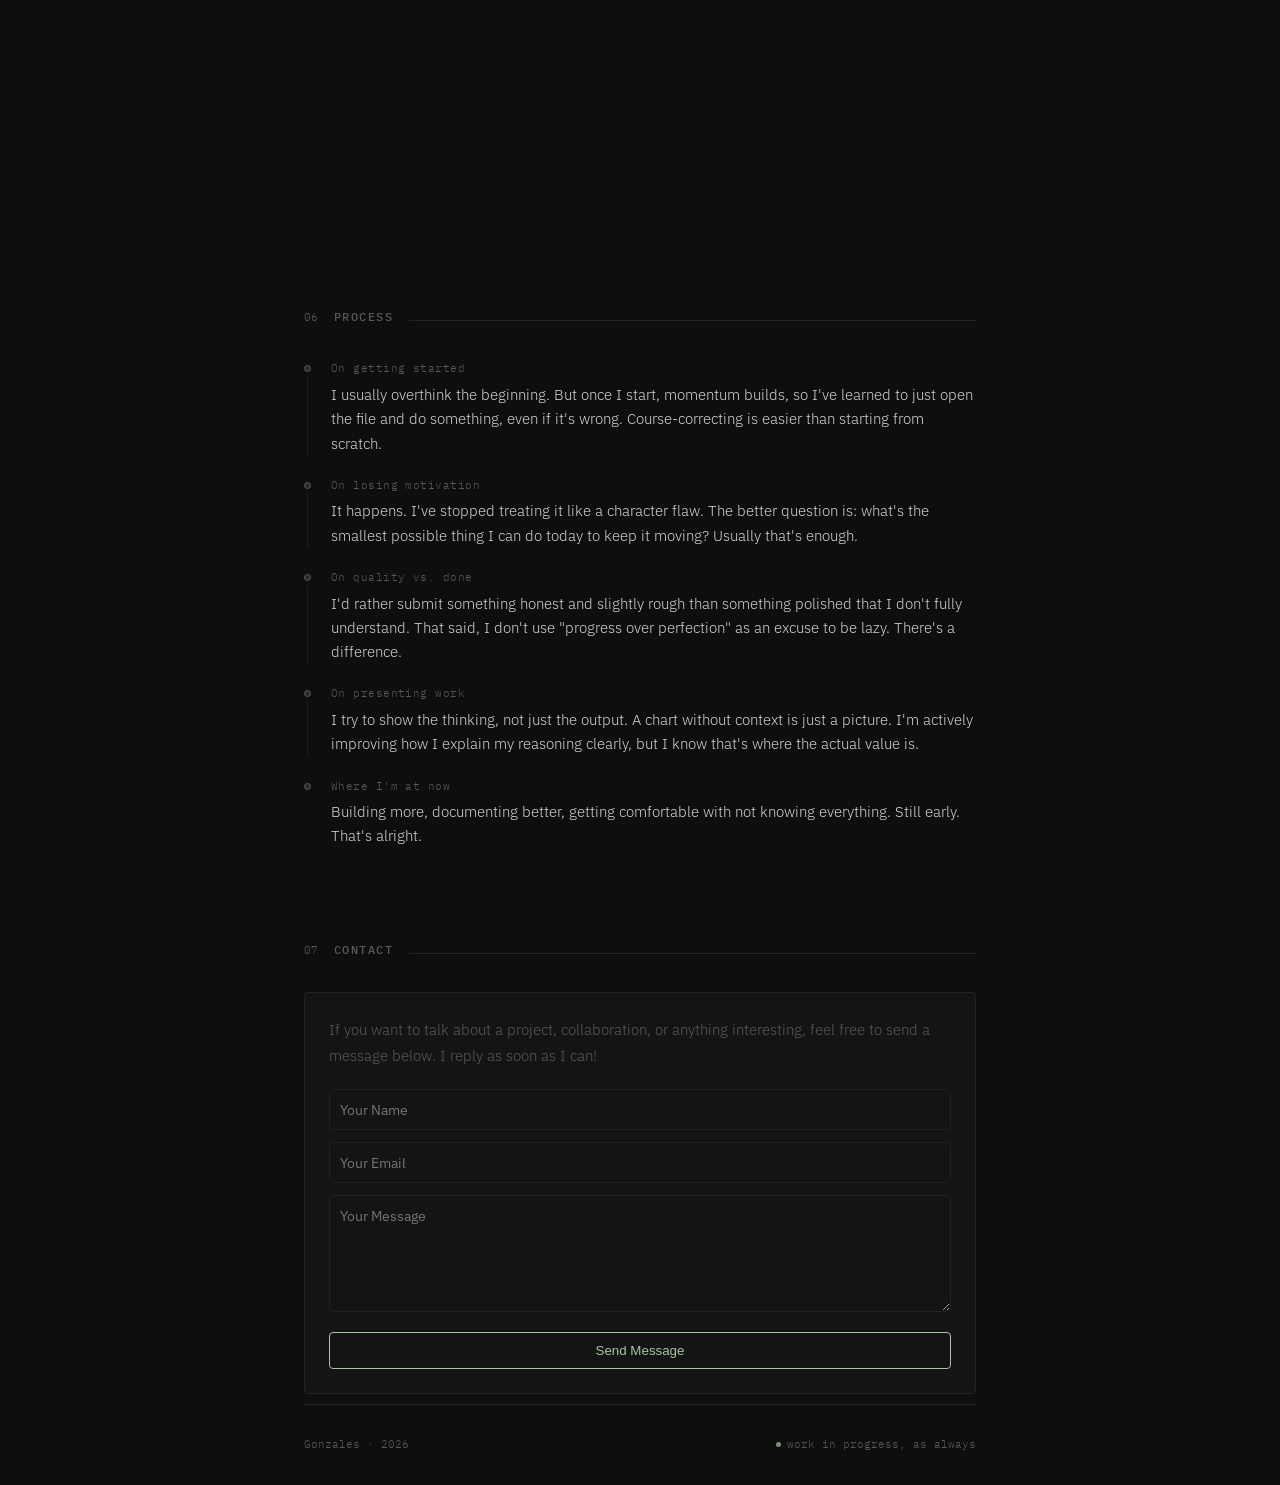
==== commit 759e73f0: "updated my text for process and skills" ====
--- a/index.html
+++ b/index.html
@@ -3,7 +3,7 @@
   <head>
   <meta charset="UTF-8">
   <meta name="viewport" content="width=device-width, initial-scale=1.0">
-  <title>C-jay — Portfolio</title>
+  <title>Gonzales Portfolio</title>
   <link href="https://fonts.googleapis.com/css2?family=IBM+Plex+Mono:ital,wght@0,400;0,500;1,400&family=IBM+Plex+Sans:wght@300;400;500&display=swap" rel="stylesheet">
   <link rel="stylesheet" href="https://cdn.jsdelivr.net/gh/devicons/devicon@latest/devicon.min.css">
   <link rel="stylesheet" href="lol.css">
@@ -40,9 +40,8 @@
       <div class="section-line"></div>
     </div>
     <div class="about-body">
-      <p>
-        I am a college student interested in data analysis, quality assurance, software testing, backend, and building small projects that apply what I learn in practice. Most of my work begins in an academic setting, but I treat each project as an opportunity to develop stronger technical and analytical skills.
-      </p>
+      <p>I’m a college student focused on turning data into insights and building small, practical systems that apply what I learn. My interests include data analysis, quality assurance, software testing, backend development, and building small projects that apply what I learn in practice.</p>
+      <p>Most of my work begins in an academic setting, but I treat each project as an opportunity to develop stronger technical and analytical skills.</p>
       <p>I am still developing consistency and speed, but I make a conscious effort to complete what I start and to understand concepts beyond surface-level implementation.</p>
       <p>I value the process of learning and problem-solving as much as the final output. For me, the goal is not only to finish projects, but to build a deeper understanding of how and why things work.</p>
       <div class="about-note">Still learning. Sometimes inconsistent. Usually thinking about it more than I let on.</div>
@@ -68,7 +67,7 @@
           </div>
       </div>
       <p class="project-summary">
-        Performed exploratory data analysis on a movie dataset to uncover patterns, trends, and insights beyond basic statistics, applying data cleaning, transformation, and interpretation techniques to support meaningful findings.
+        Performed exploratory data analysis on a movie dataset to uncover patterns, trends, and insights beyond basic statistics, applying data cleaning, transformation, and interpretation techniques to support meaningful findings. Demonstrates my approach to extracting meaningful insights from data through careful analysis, interpretation, and context-driven thinking.
       </p>
       <div class="img-card">
         <img src="assets/Top 10 Directors with high movie rating.png" alt="EDA graph">
@@ -96,7 +95,7 @@
             </div>
 
             <p class="project-summary">
-              Led the development of a client-based e-commerce web application for office and school supplies, overseeing implementation using PHP and MySQL for database.
+              Led the development of a client-based e-commerce web application for office and school supplies, overseeing implementation using PHP and MySQL for database. Highlights my ability to lead development, coordinate a team, and build a functional system from both frontend and backend perspectives.
             </p>
 
             <div class="img-card">
@@ -118,7 +117,7 @@
             </div>
 
           </div>
-          
+
     <div class="project-card" data-url="https://docs.google.com/document/d/19k2Soj9Q7Mtbcp1ZkGW325tvNjFwXC9dKg0vHY9W2Qc/edit?usp=sharing">
       <div class="project-meta">
         <span class="project-title">Thesis: AI in Research</span>
@@ -128,7 +127,7 @@
           </div>
       </div>
       <p class="project-summary">
-        Led a group for a quantitative research study examining how artificial intelligence tools influence students' modern research practices, evaluating the effects and efficiency through structured data gathering, analysis, and statistical validation. 
+        Led a group for a quantitative research study examining how artificial intelligence tools influence students' modern research practices, evaluating the effects and efficiency through structured data gathering, analysis, and statistical validation. Reflects my strength in research leadership, data analysis, and structuring complex work into a clear and validated study.
       </p>
       <div class="img-card">
         <img src="assets/ai on modern research.png" alt="Thesis preview">
@@ -155,7 +154,7 @@
           </div>
         </div>
           <p class="project-summary">
-            Built to showcase my work without overcomplicating things, just clear structure, honest presentation, and continuous iteration.
+            Built to showcase my work without overcomplicating things, just clear structure, honest presentation, and continuous iteration. Shows my approach to presenting work clearly and intentionally, focusing on structure, simplicity, and honest communication.
           </p>
         <div class="img-card">
           <img src="assets/pfolio.png" alt="Portfolio preview">
@@ -290,35 +289,35 @@
           <td class="skill-cat-cell">Data</td>
           <td class="skill-items-cell">
             Exploratory Data Analysis, data cleaning, visualization, basic statistics
-            <span class="skill-honest">Comfortable here. Still developing statistical depth.</span>
+            <span class="skill-honest">Comfortable with learning EDA workflow; currently improving statistical depth and interpretation.</span>
           </td>
         </tr>
         <tr>
           <td class="skill-cat-cell">Research</td>
           <td class="skill-items-cell">
             Academic writing, survey design, qualitative &amp; quantitative methods, synthesis
-            <span class="skill-honest">This is probably my strongest area. I take it seriously.</span>
+            <span class="skill-honest">Strong foundation in structured research and analysis, with emphasis on clarity and rigor.</span>
           </td>
         </tr>
         <tr>
           <td class="skill-cat-cell">Programming</td>
           <td class="skill-items-cell">
-            Python (pandas, matplotlib, Jupyter), HTML, CSS, JavaScript, basic PHP
-            <span class="skill-honest">Python for data work. Web for personal projects. Not a developer — but I can build things.</span>
+            HTML, CSS, JavaScript, Java, and PHP
+            <span class="skill-honest">Developing data workflow skills using tools like spreadsheets and documentation, alongside building functional web-based projects.</span>
           </td>
         </tr>
         <tr>
           <td class="skill-cat-cell">Thinking</td>
           <td class="skill-items-cell">
             Problem framing, pattern recognition, critical reading, slow but careful analysis
-            <span class="skill-honest">This is the one I care most about improving.</span>
+            <span class="skill-honest">Prioritize understanding problems deeply before jumping to solutions.</span>
           </td>
         </tr>
         <tr>
           <td class="skill-cat-cell">Learning</td>
           <td class="skill-items-cell">
             Self-directed, documentation-first, learn-by-doing with occasional rabbit holes
-            <span class="skill-honest">Sometimes slow. Usually thorough.</span>
+            <span class="skill-honest">Tend to explore deeply, sometimes going into rabbit holes, but resulting in stronger understanding.</span>
           </td>
         </tr>
       </tbody>
@@ -361,7 +360,7 @@
       <div class="log-dot-col"><div class="log-dot"></div><div class="log-line"></div></div>
       <div class="log-content">
         <div class="log-entry-label">On presenting work</div>
-        <div class="log-entry-text">I try to show the thinking, not just the output. A chart without context is just a picture. I'm still learning how to explain my reasoning clearly, but I know that's where the actual value is.</div>
+        <div class="log-entry-text">I try to show the thinking, not just the output. A chart without context is just a picture. I'm actively improving how I explain my reasoning clearly, but I know that's where the actual value is.</div>
       </div>
     </div>
 
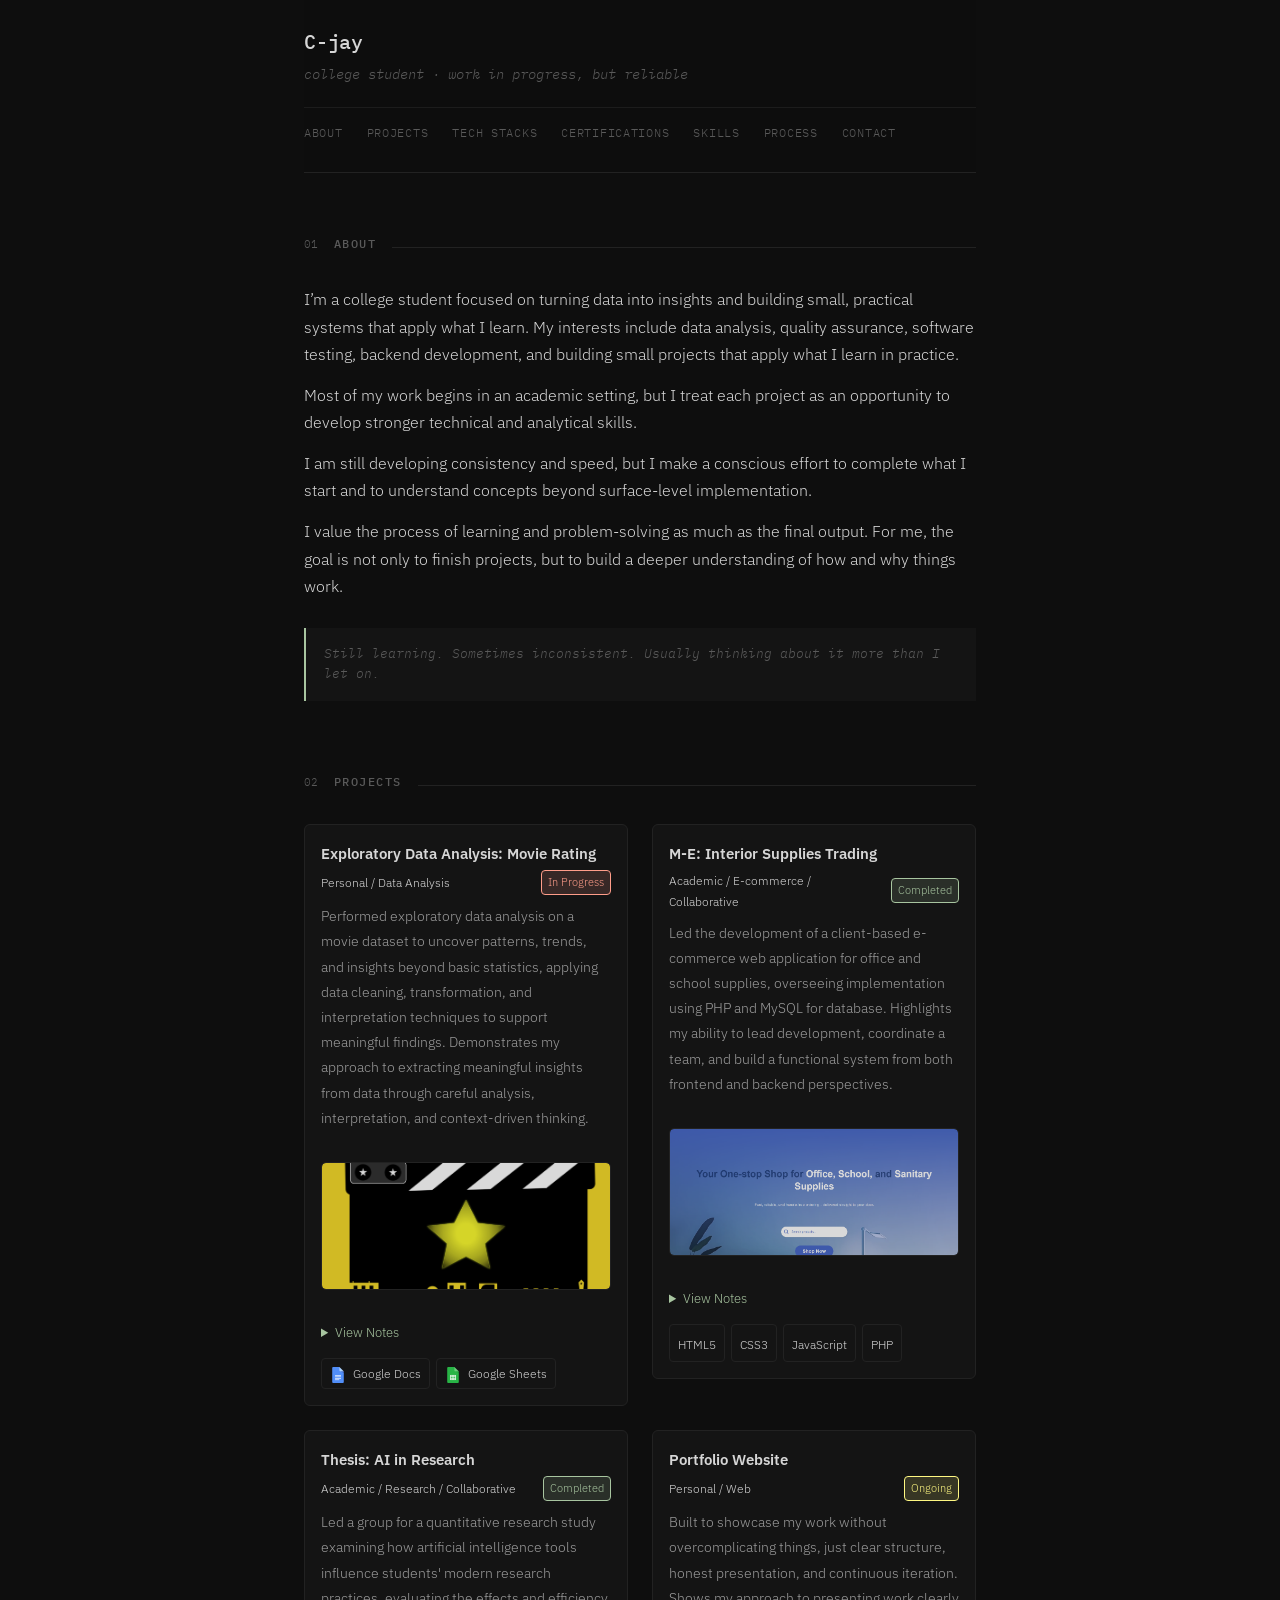
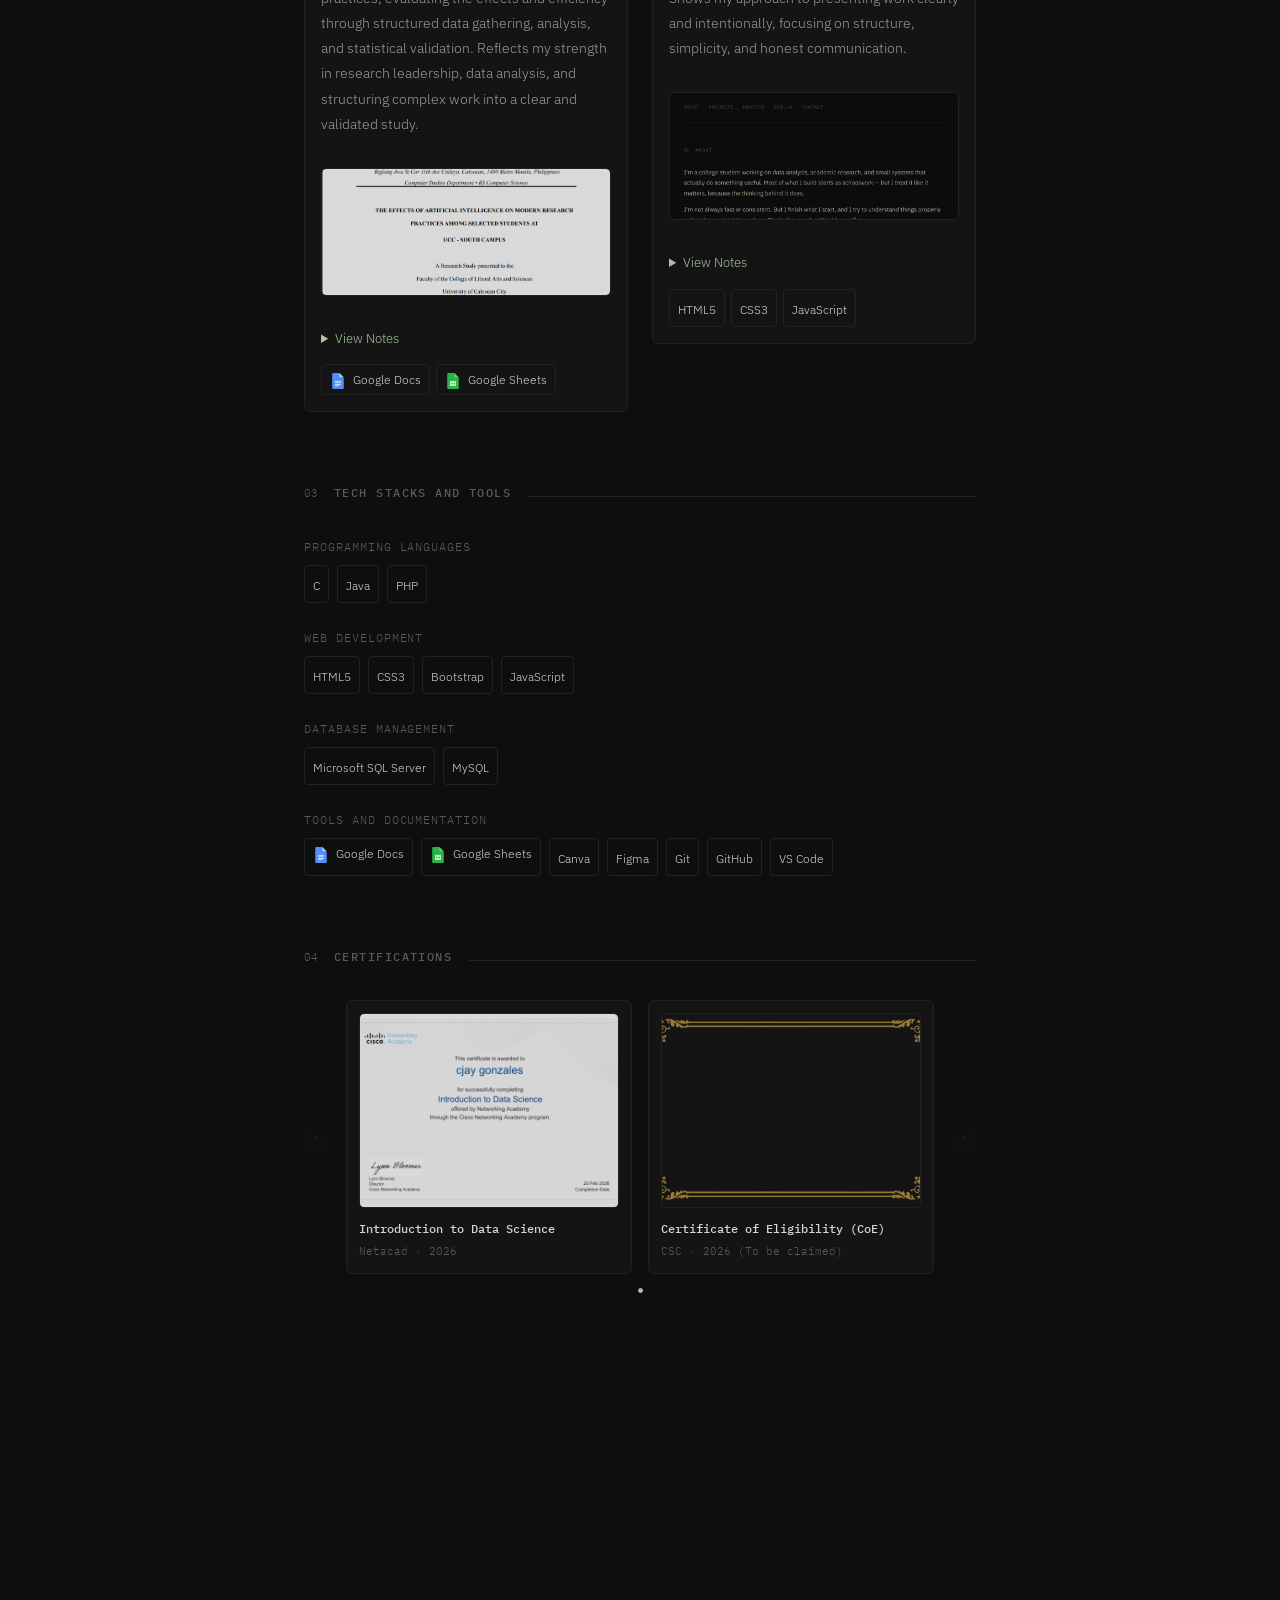
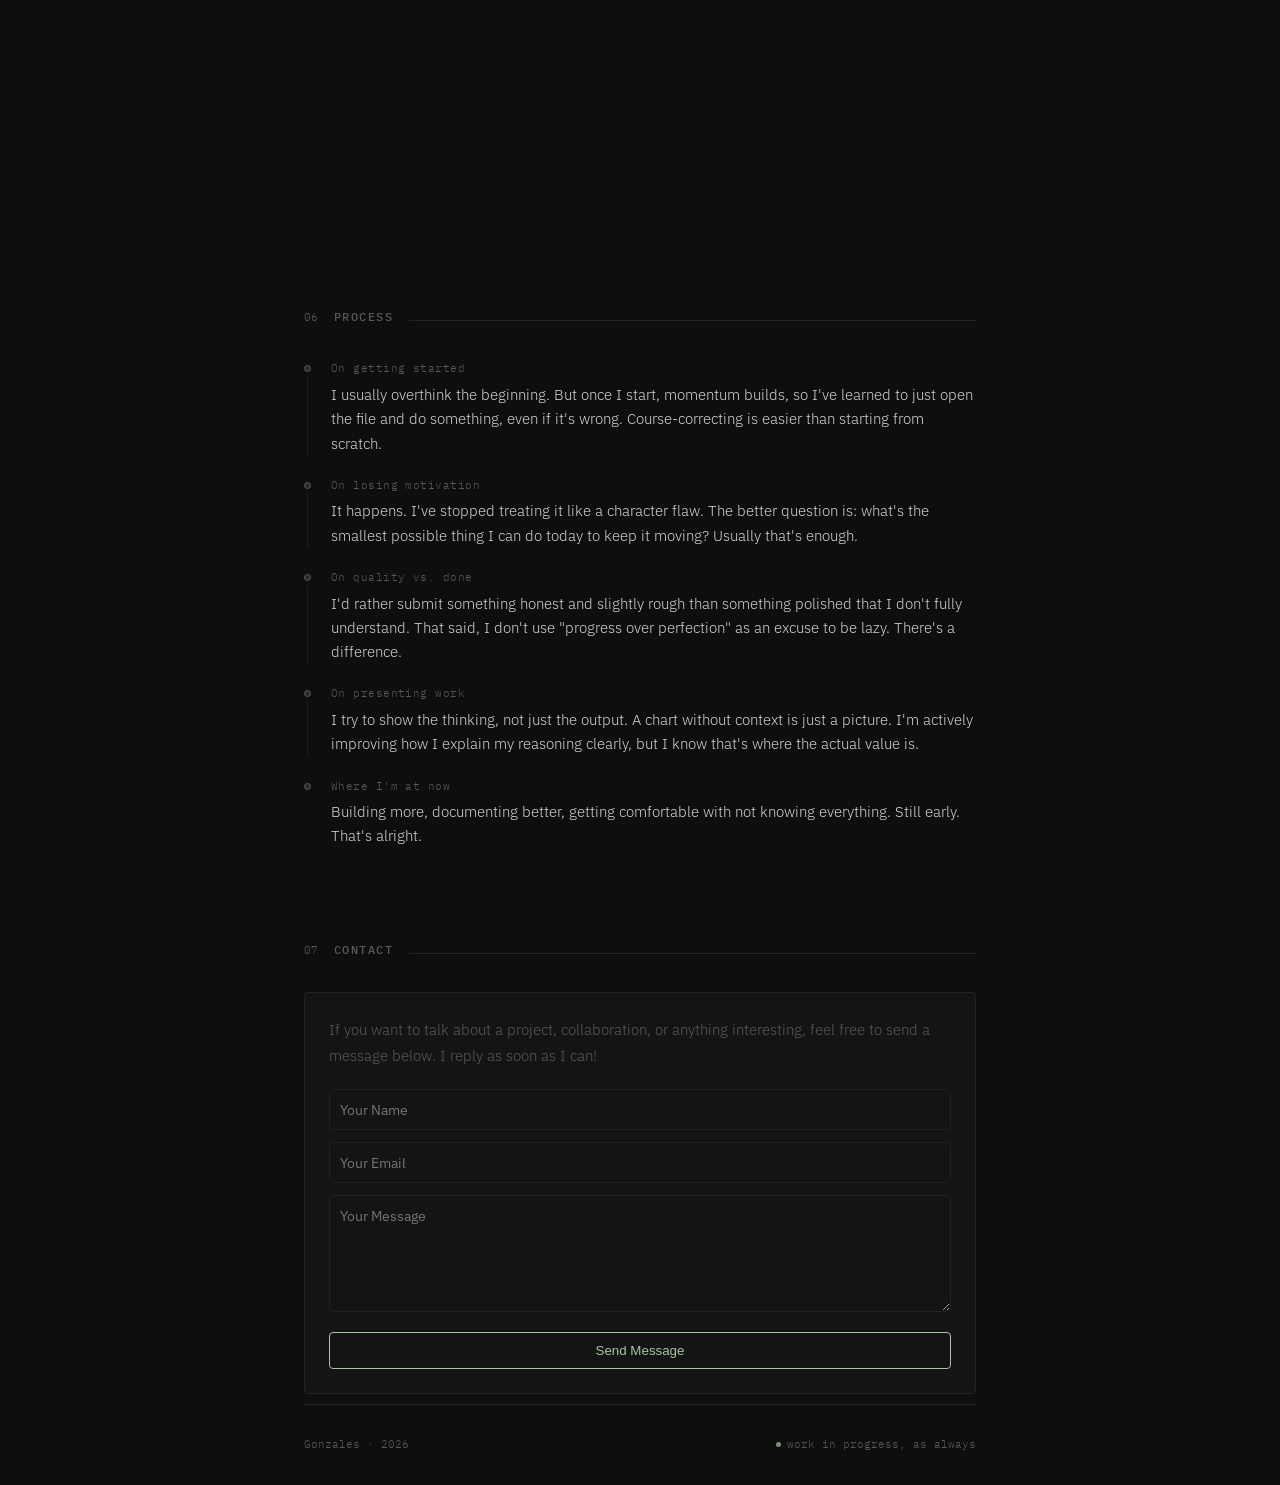
==== commit 68112e26: "docs: added an updated link for EDA: Project" ====
--- a/index.html
+++ b/index.html
@@ -58,9 +58,9 @@
   </div>
 
   <div class="projects-grid">
-    <div class="project-card">
+    <div class="project-card" data-url="https://docs.google.com/document/d/1bOiOmOASPUupjEOw2PrMGFQw8kxMucXiFz4qGZy6KFo/edit?usp=sharing">
       <div class="project-meta">
-        <span class="project-title">EDA: Dataset Analysis</span>
+        <span class="project-title">Exploratory Data Analysis: Movie Rating</span>
           <div class="project-submeta">
             <span class="project-type">Personal / Data Analysis</span>
             <span class="project-status status-in-progress">In Progress</span>
@@ -70,7 +70,7 @@
         Performed exploratory data analysis on a movie dataset to uncover patterns, trends, and insights beyond basic statistics, applying data cleaning, transformation, and interpretation techniques to support meaningful findings. Demonstrates my approach to extracting meaningful insights from data through careful analysis, interpretation, and context-driven thinking.
       </p>
       <div class="img-card">
-        <img src="assets/Top 10 Directors with high movie rating.png" alt="EDA graph">
+        <img src="assets/eda-poster.png" alt="EDA graph">
       </div>
       <details class="project-notes">
         <summary>View Notes</summary>
